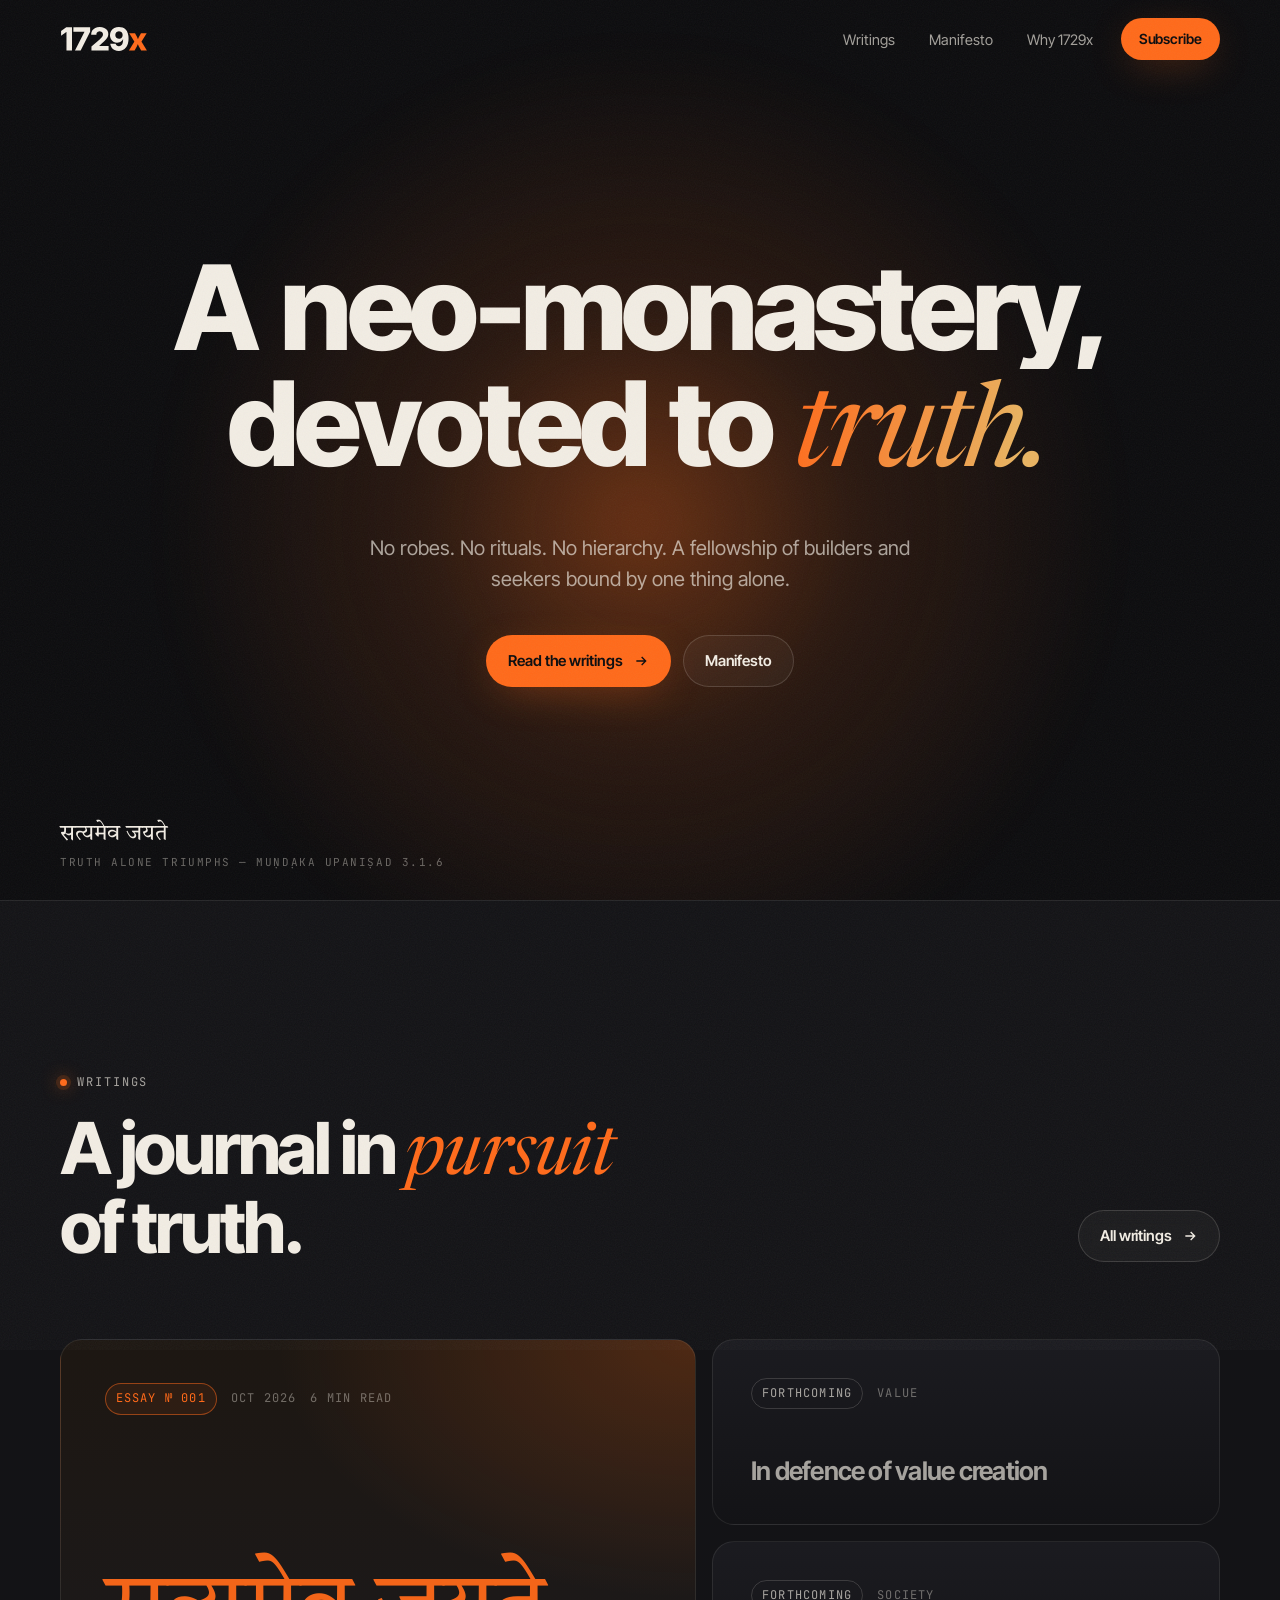
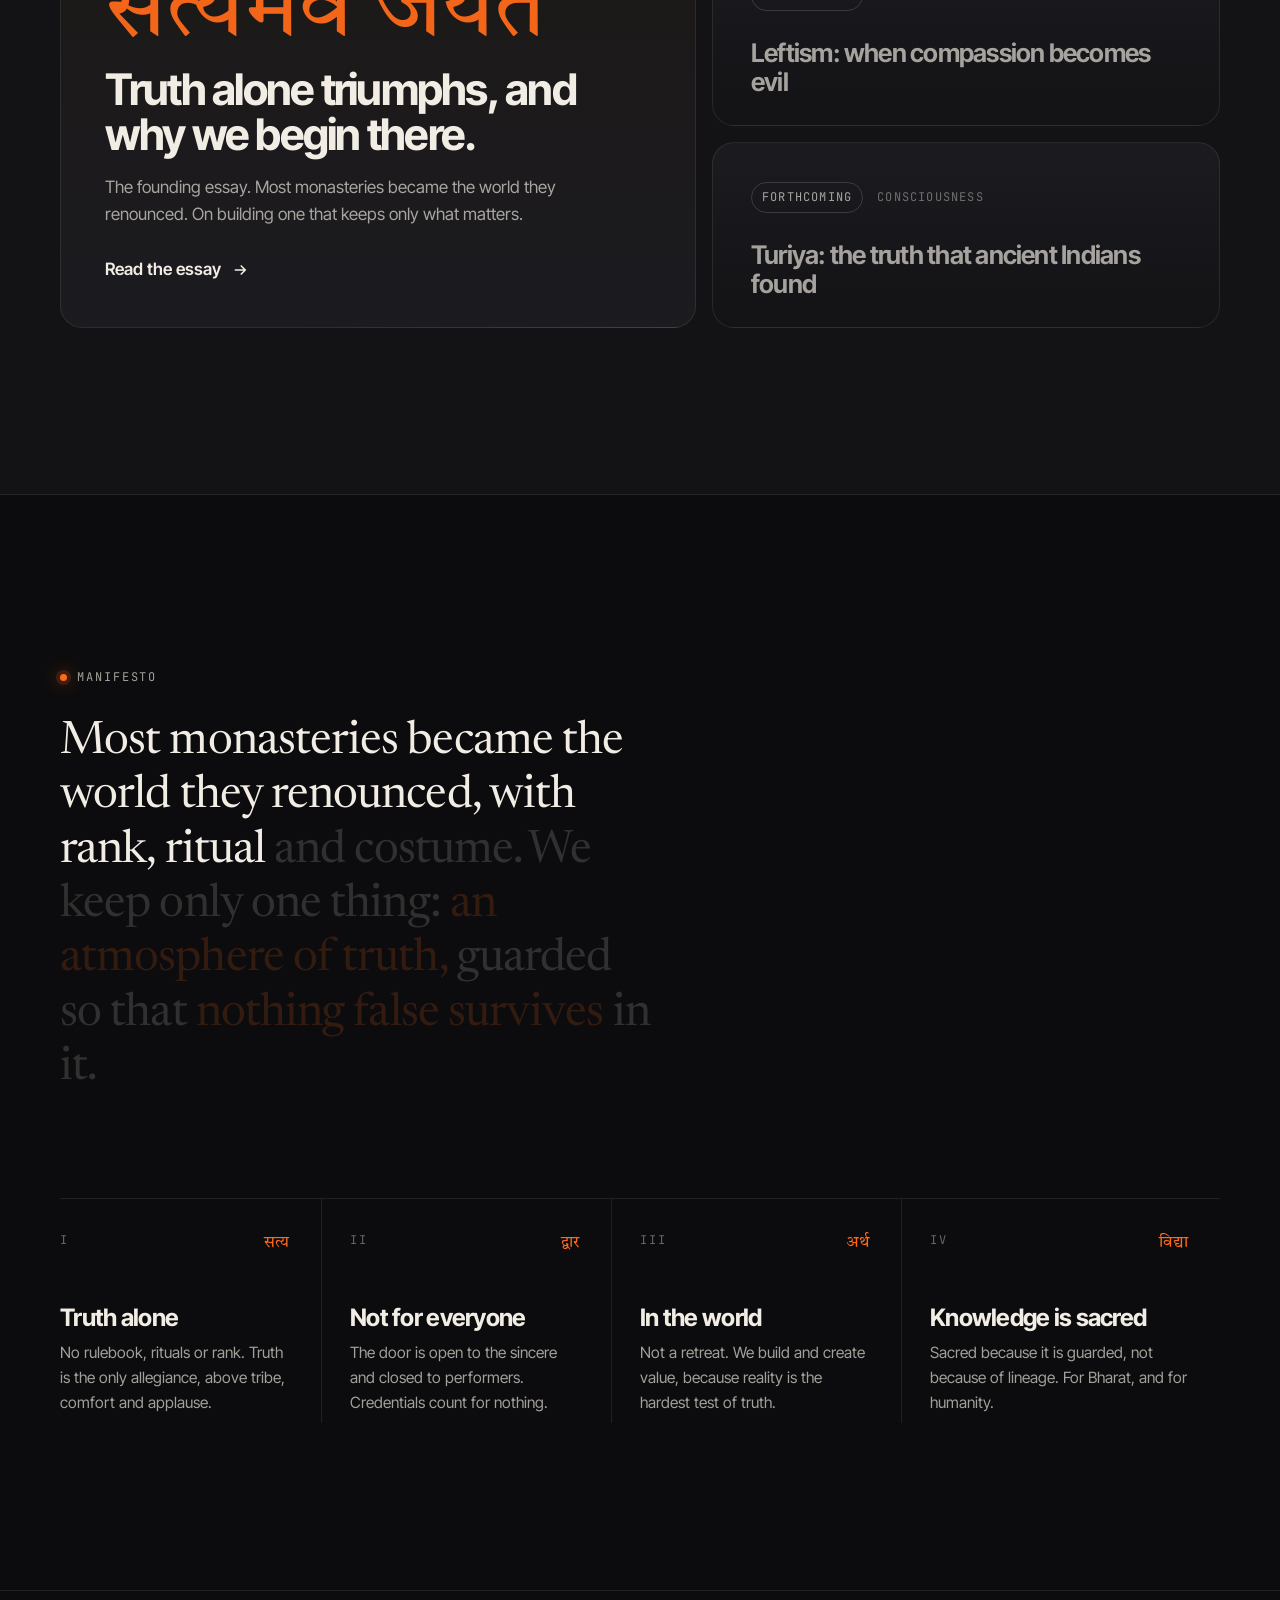
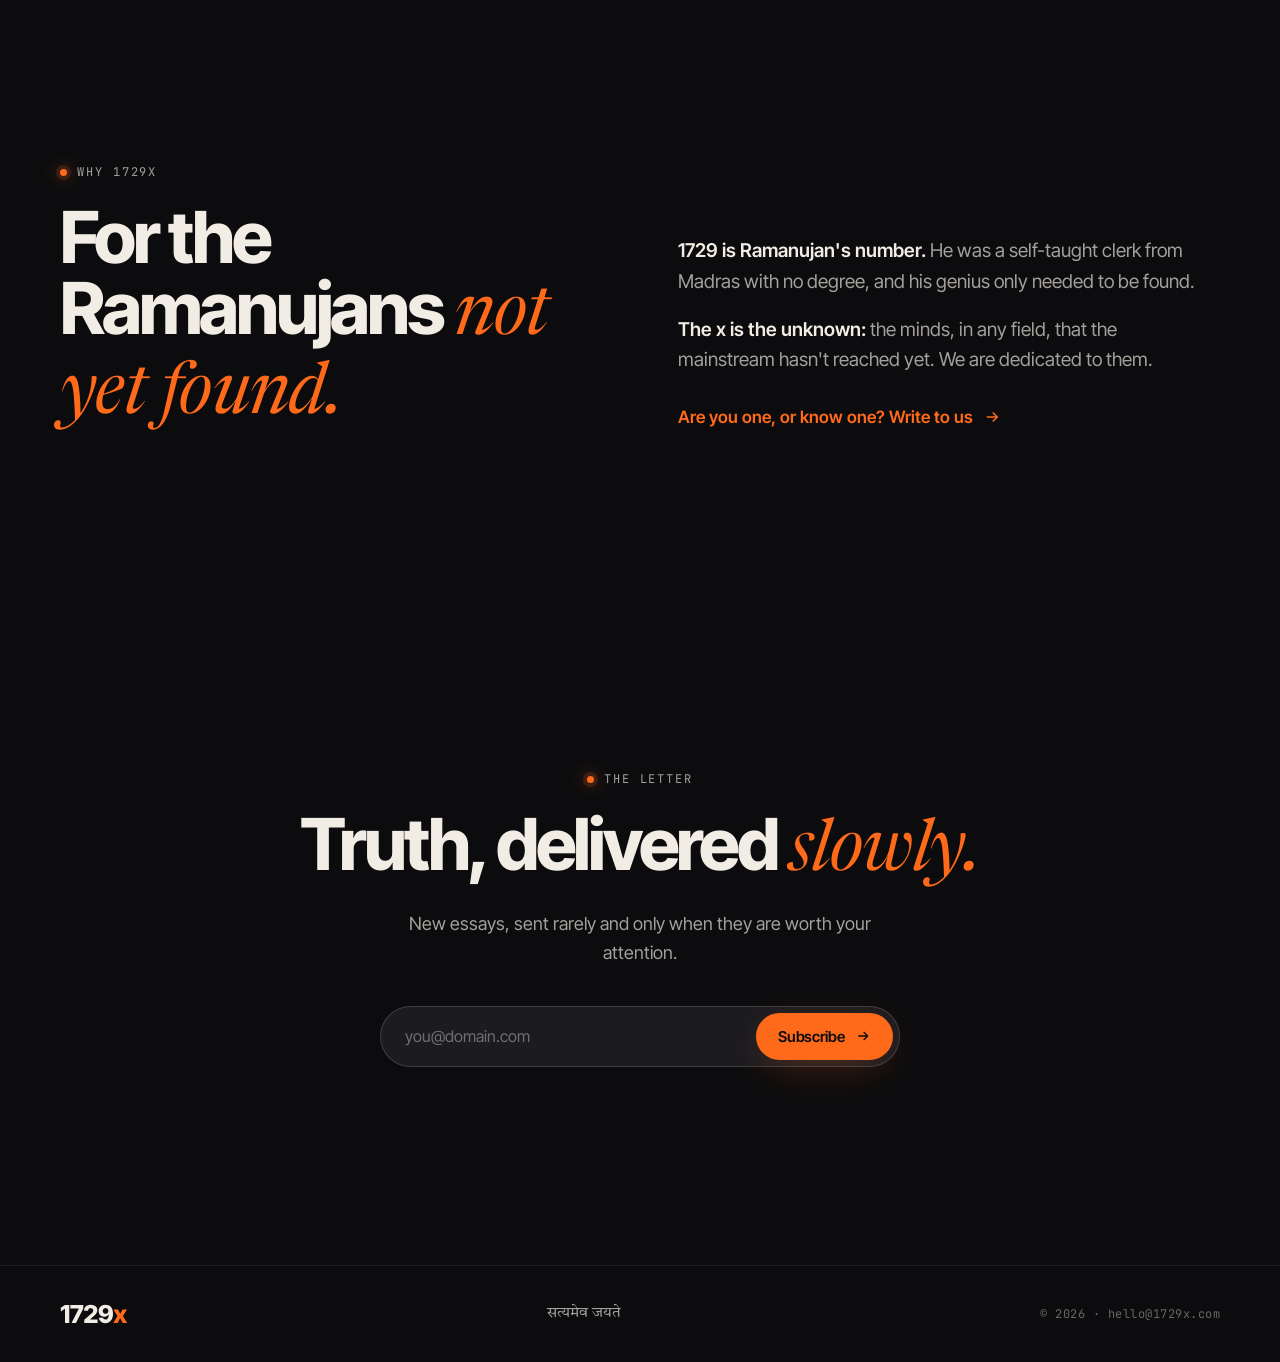
==== index.html @ 2598390e "Initial site: homepage, writings, first essay Co-Authored-By: Claude Opus 5.5 <noreply@anthropic.com" ====
<!doctype html>
<html lang="en">
<head>
  <meta charset="utf-8">
  <meta name="viewport" content="width=device-width, initial-scale=1">
  <title>1729x — A neo-monastery, devoted to truth</title>
  <meta name="description" content="1729x is a neo-monastery devoted to truth: a community of builders and thinkers working on value creation, knowledge as sacred, and finding the next Ramanujans.">
  <meta name="theme-color" content="#0c0c0e">
  <meta property="og:title" content="1729x — A neo-monastery, devoted to truth">
  <meta property="og:description" content="Satyameva Jayate. Truth alone triumphs.">
  <meta property="og:url" content="https://1729x.com">
  <meta property="og:image" content="https://1729x.com/assets/og.png">
  <link rel="icon" href="assets/favicon.svg" type="image/svg+xml">
  <link rel="preconnect" href="https://fonts.googleapis.com">
  <link rel="preconnect" href="https://fonts.gstatic.com" crossorigin>
  <link href="https://fonts.googleapis.com/css2?family=Inter+Tight:wght@400;500;600;700;800&family=JetBrains+Mono:wght@400&family=Newsreader:ital,opsz,wght@0,6..72,400;0,6..72,500;1,6..72,400&family=Tiro+Devanagari+Sanskrit&display=swap" rel="stylesheet">
  <link rel="stylesheet" href="assets/style.css">
</head>
<body>

<!-- ============ NAV ============ -->
<header class="nav">
  <div class="wrap">
    <a href="/" class="brand" aria-label="1729x home"><img class="brand-logo" src="assets/logo.svg" alt="1729x"></a>
    <button class="nav-toggle" aria-label="Menu" aria-expanded="false"><span></span><span></span></button>
    <nav class="nav-links">
      <a href="blog/">Writings</a>
      <a href="#manifesto">Manifesto</a>
      <a href="#why-1729x">Why 1729x</a>
      <a href="#subscribe" class="btn btn-primary">Subscribe</a>
    </nav>
  </div>
</header>

<!-- ============ HERO ============ -->
<section class="hero">
  <div class="hero-glow"></div>

  <div class="wrap hero-inner">
    <h1>
      <span class="line"><span>A neo-monastery,</span></span>
      <span class="line"><span>devoted to <span class="serif-i">truth.</span></span></span>
    </h1>
    <p class="hero-sub">No robes. No rituals. No hierarchy. A fellowship of builders and seekers bound by one thing alone.</p>
    <div class="hero-cta">
      <a href="#writings" class="btn btn-primary">Read the writings
        <svg viewBox="0 0 24 24" fill="none" stroke="currentColor" stroke-width="2"><path d="M5 12h14M13 6l6 6-6 6"/></svg>
      </a>
      <a href="#manifesto" class="btn btn-ghost">Manifesto</a>
    </div>
  </div>

  <div class="hero-foot">
    <div class="wrap">
      <div class="mantra">
        <span class="deva">सत्यमेव जयते</span>
        <small>Truth alone triumphs — Muṇḍaka Upaniṣad 3.1.6</small>
      </div>
    </div>
  </div>
</section>

<!-- ============ WRITINGS ============ -->
<section id="writings" class="section writings">
  <div class="wrap">
    <div class="section-head">
      <div>
        <span class="eyebrow reveal">Writings</span>
        <h2 class="reveal" data-d="1">A journal in <span class="serif-i saffron">pursuit</span> of truth.</h2>
      </div>
      <a href="blog/" class="btn btn-ghost reveal" data-d="2" style="justify-self:end">All writings
        <svg viewBox="0 0 24 24" fill="none" stroke="currentColor" stroke-width="2"><path d="M5 12h14M13 6l6 6-6 6"/></svg>
      </a>
    </div>

    <div class="posts">
      <a href="blog/satyameva-jayate/" class="card post-feature reveal">
        <div class="post-meta"><span class="tag hot">Essay № 001</span><span>Oct 2026</span><span>6 min read</span></div>
        <div>
          <div class="deva-big">सत्यमेव जयते</div>
          <h3>Truth alone triumphs, and why we begin there.</h3>
          <p>The founding essay. Most monasteries became the world they renounced. On building one that keeps only what matters.</p>
          <span class="read-link">Read the essay
            <svg viewBox="0 0 24 24" fill="none" stroke="currentColor" stroke-width="2"><path d="M5 12h14M13 6l6 6-6 6"/></svg>
          </span>
        </div>
      </a>

      <div class="post-list">
        <div class="card post-row soon reveal" data-d="1">
          <div class="post-meta"><span class="tag">Forthcoming</span><span>Value</span></div>
          <h4>In defence of value creation</h4>
        </div>
        <div class="card post-row soon reveal" data-d="2">
          <div class="post-meta"><span class="tag">Forthcoming</span><span>Society</span></div>
          <h4>Leftism: when compassion becomes evil</h4>
        </div>
        <div class="card post-row soon reveal" data-d="3">
          <div class="post-meta"><span class="tag">Forthcoming</span><span>Consciousness</span></div>
          <h4>Turiya: the truth that ancient Indians found</h4>
        </div>
      </div>
    </div>
  </div>
</section>

<!-- ============ MANIFESTO ============ -->
<section id="manifesto" class="section">
  <div class="wrap">
    <span class="eyebrow reveal">Manifesto</span>
    <p class="manifesto-lead">
      Most monasteries became the world they renounced, with rank, ritual and costume. We keep only one thing: <span class="hl">an atmosphere of truth,</span> guarded so that <span class="hl">nothing false survives</span> in it.
    </p>

    <div class="values">
      <div class="value reveal">
        <div class="num"><span>I</span><span>सत्य</span></div>
        <h3>Truth alone</h3>
        <p>No rulebook, rituals or rank. Truth is the only allegiance, above tribe, comfort and applause.</p>
      </div>
      <div class="value reveal" data-d="1">
        <div class="num"><span>II</span><span>द्वार</span></div>
        <h3>Not for everyone</h3>
        <p>The door is open to the sincere and closed to performers. Credentials count for nothing.</p>
      </div>
      <div class="value reveal" data-d="2">
        <div class="num"><span>III</span><span>अर्थ</span></div>
        <h3>In the world</h3>
        <p>Not a retreat. We build and create value, because reality is the hardest test of truth.</p>
      </div>
      <div class="value reveal" data-d="3">
        <div class="num"><span>IV</span><span>विद्या</span></div>
        <h3>Knowledge is sacred</h3>
        <p>Sacred because it is guarded, not because of lineage. For Bharat, and for humanity.</p>
      </div>
    </div>
  </div>
</section>

<!-- ============ WHY 1729x ============ -->
<section id="why-1729x" class="section why">
  <div class="wrap">
    <div class="why-grid">
      <div>
        <span class="eyebrow reveal">Why 1729x</span>
        <h2 class="h2 reveal" data-d="1">For the Ramanujans <span class="serif-i saffron">not yet found.</span></h2>
      </div>
      <div class="why-copy">
        <p class="reveal" data-d="1"><strong>1729 is Ramanujan's number.</strong> He was a self-taught clerk from Madras with no degree, and his genius only needed to be found.</p>
        <p class="reveal" data-d="2"><strong>The x is the unknown:</strong> the minds, in any field, that the mainstream hasn't reached yet. We are dedicated to them.</p>
        <a href="mailto:hello@1729x.com?subject=A%20letter%20to%201729x" class="read-link reveal" data-d="3">Are you one, or know one? Write to us
          <svg viewBox="0 0 24 24" fill="none" stroke="currentColor" stroke-width="2"><path d="M5 12h14M13 6l6 6-6 6"/></svg>
        </a>
      </div>
    </div>
  </div>
</section>

<!-- ============ SUBSCRIBE ============ -->
<section id="subscribe" class="section subscribe">
  <div class="wrap">
    <span class="eyebrow reveal">The Letter</span>
    <h2 class="h2 reveal" data-d="1">Truth, delivered <span class="serif-i saffron">slowly.</span></h2>
    <p class="reveal" data-d="2">New essays, sent rarely and only when they are worth your attention.</p>
    <form class="sub-form reveal" data-d="3">
      <input type="email" placeholder="you@domain.com" aria-label="Email address" required>
      <button class="btn btn-primary" type="submit">Subscribe
        <svg viewBox="0 0 24 24" fill="none" stroke="currentColor" stroke-width="2"><path d="M5 12h14M13 6l6 6-6 6"/></svg>
      </button>
    </form>
    <div class="sub-note"></div>
  </div>
</section>

<!-- ============ FOOTER ============ -->
<footer class="footer">
  <div class="wrap">
    <div class="footer-bottom" style="margin-top:0">
      <img class="brand-logo" src="assets/logo.svg" alt="1729x" style="height:20px">
      <span class="deva">सत्यमेव जयते</span>
      <span>© <span id="year">2026</span> · <a href="mailto:hello@1729x.com">hello@1729x.com</a></span>
    </div>
  </div>
</footer>

<script src="assets/main.js"></script>
</body>
</html>
---- assets/style.css ----
/* ==========================================================================
   1729x — a neo-monastery, devoted to truth
   ========================================================================== */

:root {
  --ink: #0c0c0e;
  --ink-2: #131316;
  --ink-3: #1b1b20;
  --line: rgba(242, 237, 228, 0.09);
  --line-2: rgba(242, 237, 228, 0.16);
  --paper: #f2ede4;
  --paper-dim: rgba(242, 237, 228, 0.66);
  --paper-faint: rgba(242, 237, 228, 0.4);
  --saffron: #ff6a1a;
  --saffron-2: #ff8a45;
  --saffron-glow: rgba(255, 106, 26, 0.35);
  --gold: #e9b562;

  --sans: "Inter Tight", "Inter", system-ui, -apple-system, sans-serif;
  --serif: "Newsreader", "Iowan Old Style", Georgia, serif;
  --deva: "Tiro Devanagari Sanskrit", "Noto Serif Devanagari", serif;
  --mono: "JetBrains Mono", ui-monospace, Menlo, monospace;

  --wrap: 1240px;
  --gutter: clamp(16px, 4vw, 40px);
  --radius: 22px;
  --ease: cubic-bezier(0.2, 0.7, 0.1, 1);
}

*, *::before, *::after { box-sizing: border-box; }
html { -webkit-text-size-adjust: 100%; scroll-behavior: smooth; }
body {
  margin: 0;
  background: var(--ink);
  color: var(--paper);
  font-family: var(--sans);
  font-size: 17px;
  line-height: 1.6;
  -webkit-font-smoothing: antialiased;
  -moz-osx-font-smoothing: grayscale;
  overflow-x: hidden;
}
img, svg { display: block; max-width: 100%; }
a { color: inherit; text-decoration: none; }
::selection { background: var(--saffron); color: var(--ink); }

/* film grain */
body::before {
  content: "";
  position: fixed; inset: -50%;
  pointer-events: none;
  z-index: 100;
  opacity: 0.05;
  background-image: url("data:image/svg+xml,%3Csvg xmlns='http://www.w3.org/2000/svg' width='200' height='200'%3E%3Cfilter id='n'%3E%3CfeTurbulence type='fractalNoise' baseFrequency='.85' numOctaves='3' stitchTiles='stitch'/%3E%3C/filter%3E%3Crect width='100%25' height='100%25' filter='url(%23n)'/%3E%3C/svg%3E");
}

.wrap { width: 100%; max-width: var(--wrap); margin: 0 auto; padding: 0 var(--gutter); }

.eyebrow {
  display: inline-flex; align-items: center; gap: 10px;
  font-family: var(--mono);
  font-size: 12px; letter-spacing: 0.16em; text-transform: uppercase;
  color: var(--paper-dim);
}
.eyebrow::before {
  content: ""; width: 7px; height: 7px; border-radius: 50%;
  background: var(--saffron);
  box-shadow: 0 0 0 4px rgba(255, 106, 26, 0.15), 0 0 18px var(--saffron);
}
.serif-i { font-family: var(--serif); font-style: italic; font-weight: 400; letter-spacing: -0.01em; }
.saffron { color: var(--saffron); }

/* ---------- buttons ---------- */
.btn {
  position: relative;
  display: inline-flex; align-items: center; gap: 10px;
  padding: 14px 22px;
  border-radius: 999px;
  font-weight: 600; font-size: 15px; letter-spacing: -0.005em;
  transition: transform 0.4s var(--ease), background 0.3s, color 0.3s, box-shadow 0.4s;
  cursor: pointer; border: 0; font-family: inherit;
  white-space: nowrap;
}
.btn svg { width: 16px; height: 16px; transition: transform 0.4s var(--ease); }
.btn:hover svg { transform: translateX(3px); }
.btn-primary { background: var(--saffron); color: var(--ink); box-shadow: 0 10px 40px -10px var(--saffron-glow); }
.btn-primary:hover { background: var(--saffron-2); transform: translateY(-2px); box-shadow: 0 18px 50px -12px var(--saffron); }
.btn-ghost { background: rgba(242, 237, 228, 0.04); color: var(--paper); box-shadow: inset 0 0 0 1px var(--line-2); backdrop-filter: blur(8px); }
.btn-ghost:hover { background: rgba(242, 237, 228, 0.09); transform: translateY(-2px); }

/* ---------- nav ---------- */
.nav {
  position: fixed; top: 0; left: 0; right: 0;
  z-index: 50;
  padding: 18px 0;
  transition: padding 0.4s var(--ease), background 0.4s, backdrop-filter 0.4s, border-color 0.4s;
  border-bottom: 1px solid transparent;
}
.nav.scrolled {
  padding: 12px 0;
  background: rgba(12, 12, 14, 0.72);
  backdrop-filter: blur(18px) saturate(1.4);
  -webkit-backdrop-filter: blur(18px) saturate(1.4);
  border-color: var(--line);
}
.nav .wrap { display: flex; align-items: center; justify-content: space-between; gap: 24px; }
.brand { display: flex; align-items: center; gap: 12px; color: var(--paper); }
.brand img, .brand svg { height: 26px; width: auto; }
.brand-logo { height: 26px; width: auto; color: var(--paper); }
.nav-links { display: flex; align-items: center; gap: 6px; }
.nav-links a:not(.btn) {
  padding: 8px 14px; border-radius: 999px;
  font-size: 14.5px; color: var(--paper-dim);
  transition: color 0.25s, background 0.25s;
}
.nav-links a:not(.btn):hover, .nav-links a.active { color: var(--paper); background: rgba(242, 237, 228, 0.06); }
.nav-links .btn { padding: 10px 18px; font-size: 14px; margin-left: 8px; }
.nav-toggle { display: none; background: none; border: 0; color: var(--paper); padding: 8px; cursor: pointer; }
.nav-toggle span { display: block; width: 22px; height: 1.5px; background: currentColor; margin: 5px 0; transition: transform 0.3s var(--ease), opacity 0.3s; }

@media (max-width: 860px) {
  .nav-toggle { display: block; }
  .nav-links {
    position: fixed; inset: 64px 12px auto 12px;
    flex-direction: column; align-items: stretch; gap: 2px;
    padding: 12px;
    background: rgba(19, 19, 22, 0.96);
    backdrop-filter: blur(20px);
    border: 1px solid var(--line-2);
    border-radius: 20px;
    opacity: 0; pointer-events: none; transform: translateY(-8px);
    transition: opacity 0.3s, transform 0.4s var(--ease);
  }
  .nav-links a:not(.btn) { padding: 14px 16px; font-size: 16px; }
  .nav-links .btn { margin: 8px 0 0; justify-content: center; }
  .nav.open .nav-links { opacity: 1; pointer-events: auto; transform: none; }
  .nav.open .nav-toggle span:first-child { transform: translateY(3.25px) rotate(45deg); }
  .nav.open .nav-toggle span:last-child { transform: translateY(-3.25px) rotate(-45deg); }
}

/* ---------- hero ---------- */
.hero {
  position: relative;
  min-height: min(100vh, 1000px); min-height: min(100svh, 1000px);
  display: flex; align-items: center;
  padding: 140px 0 100px;
  overflow: hidden;
  isolation: isolate;
}
.hero-glow {
  position: absolute; z-index: -2;
  width: 1100px; height: 1100px;
  left: 50%; top: 58%;
  transform: translate(-50%, -50%);
  background:
    radial-gradient(circle at 50% 50%, rgba(255, 106, 26, 0.38) 0%, rgba(255, 106, 26, 0.12) 28%, transparent 62%);
  filter: blur(20px);
}
.hero-grid {
  position: absolute; inset: 0; z-index: -3;
  background-image:
    linear-gradient(var(--line) 1px, transparent 1px),
    linear-gradient(90deg, var(--line) 1px, transparent 1px);
  background-size: 72px 72px;
  mask-image: radial-gradient(ellipse 70% 60% at 50% 45%, #000 20%, transparent 75%);
  -webkit-mask-image: radial-gradient(ellipse 70% 60% at 50% 45%, #000 20%, transparent 75%);
  opacity: 0.6;
}
.hero-inner { position: relative; text-align: center; display: flex; flex-direction: column; align-items: center; }
.hero h1 {
  margin: 0;
  font-size: clamp(48px, 9.2vw, 136px);
  line-height: 0.92;
  font-weight: 800;
  letter-spacing: -0.045em;
  word-spacing: 0.06em;
  max-width: 13ch;
}
.hero h1 .line { display: block; overflow: hidden; padding-bottom: 0.06em; }
.hero h1 .line > span { display: inline-block; transform: translateY(105%); animation: rise 1.1s var(--ease) forwards; }
.hero h1 .line:nth-child(2) > span { animation-delay: 0.12s; }
.hero h1 .serif-i {
  font-weight: 400;
  letter-spacing: -0.035em;
  background: linear-gradient(100deg, var(--saffron) 0%, var(--gold) 45%, var(--saffron-2) 100%);
  background-size: 200% 100%;
  -webkit-background-clip: text; background-clip: text;
  color: transparent;
  animation: rise 1.1s var(--ease) forwards;
  padding-right: 0.06em;
}
@keyframes rise { to { transform: translateY(0); } }
.hero-sub {
  margin: 34px auto 0;
  max-width: 600px;
  font-size: clamp(17px, 1.6vw, 20px);
  color: var(--paper-dim);
  line-height: 1.55;
  opacity: 0; animation: fade 1s var(--ease) 0.5s forwards;
}
.hero-cta { margin-top: 40px; display: flex; gap: 12px; flex-wrap: wrap; justify-content: center; opacity: 0; animation: fade 1s var(--ease) 0.7s forwards; }
@keyframes fade { from { opacity: 0; transform: translateY(14px); } to { opacity: 1; transform: none; } }

.hero-foot {
  position: absolute; left: 0; right: 0; bottom: 28px;
  opacity: 0; animation: fade 1s var(--ease) 1s forwards;
}
.hero-foot .wrap { display: flex; justify-content: space-between; align-items: flex-end; gap: 20px; }
.mantra { display: flex; flex-direction: column; gap: 2px; }
.mantra .deva { font-family: var(--deva); font-size: 22px; color: var(--paper); }
.mantra small { font-family: var(--mono); font-size: 11px; letter-spacing: 0.14em; text-transform: uppercase; color: var(--paper-faint); }
@media (max-width: 640px) { .hero-foot .wrap { justify-content: center; text-align: center; } }

/* ---------- sections ---------- */
section { position: relative; }
.section { padding: clamp(96px, 13vw, 168px) 0; }
.section-head { display: grid; grid-template-columns: 1fr 1fr; gap: 40px; align-items: end; margin-bottom: clamp(48px, 6vw, 80px); }
.section-head h2, .h2 {
  margin: 18px 0 0;
  font-size: clamp(38px, 5.6vw, 76px);
  line-height: 0.98; letter-spacing: -0.045em; font-weight: 750;
}
.section-head > p { margin: 0; color: var(--paper-dim); font-size: 18px; max-width: 480px; justify-self: end; }
@media (max-width: 860px) { .section-head { grid-template-columns: 1fr; } .section-head p { justify-self: start; } }

/* ---------- manifesto ---------- */
.manifesto-lead {
  font-family: var(--serif);
  font-size: clamp(28px, 3.6vw, 50px);
  line-height: 1.18; letter-spacing: -0.02em;
  max-width: 22ch;
  margin: 26px 0 clamp(64px, 8vw, 110px);
  color: var(--paper);
}
.manifesto-lead .w { opacity: 0.16; transition: opacity 0.5s; }
.manifesto-lead .w.lit { opacity: 1; }
.manifesto-lead .w.hl { color: var(--saffron); }

.card {
  --mx: 50%; --my: 50%;
  position: relative;
  background: linear-gradient(180deg, var(--ink-3), var(--ink-2));
  border: 1px solid var(--line);
  border-radius: var(--radius);
  padding: clamp(28px, 3vw, 40px);
  overflow: hidden;
  isolation: isolate;
  transition: border-color 0.4s, transform 0.6s var(--ease);
}
.card::before {
  content: ""; position: absolute; inset: 0; z-index: -1;
  background: radial-gradient(520px circle at var(--mx) var(--my), rgba(255, 106, 26, 0.13), transparent 45%);
  opacity: 0; transition: opacity 0.4s;
}
.card:hover { border-color: var(--line-2); }
.card:hover::before { opacity: 1; }

/* ---------- writings ---------- */
.writings { background: var(--ink-2); border-top: 1px solid var(--line); border-bottom: 1px solid var(--line); }
.posts { display: grid; grid-template-columns: 1.25fr 1fr; gap: 16px; }
.post-feature {
  display: flex; flex-direction: column; justify-content: space-between;
  min-height: 560px;
  padding: clamp(28px, 3.4vw, 48px);
  background:
    radial-gradient(120% 80% at 100% 0%, rgba(255, 106, 26, 0.22), transparent 55%),
    linear-gradient(180deg, #1d1712, var(--ink-3));
}
.post-feature:hover { transform: translateY(-4px); }
.post-meta { display: flex; gap: 14px; flex-wrap: wrap; align-items: center; font-family: var(--mono); font-size: 12px; letter-spacing: 0.1em; text-transform: uppercase; color: var(--paper-faint); }
.tag { padding: 5px 10px; border-radius: 999px; border: 1px solid var(--line-2); color: var(--paper-dim); }
.tag.hot { border-color: rgba(255, 106, 26, 0.5); color: var(--saffron); background: rgba(255, 106, 26, 0.08); }
.post-feature .deva-big { font-family: var(--deva); font-size: clamp(54px, 7vw, 96px); line-height: 1.1; color: var(--saffron); opacity: 0.95; margin: 30px 0 6px; }
.post-feature h3 { margin: 0; font-size: clamp(30px, 3.4vw, 48px); line-height: 1.02; letter-spacing: -0.04em; font-weight: 700; max-width: 18ch; }
.post-feature p { margin: 18px 0 0; color: var(--paper-dim); max-width: 52ch; }
.read-link { margin-top: 28px; display: inline-flex; align-items: center; gap: 10px; font-weight: 600; color: var(--paper); }
.read-link svg { width: 18px; height: 18px; transition: transform 0.4s var(--ease); }
.card:hover .read-link svg { transform: translateX(5px); }

.post-list { display: flex; flex-direction: column; gap: 16px; }
.post-row { display: flex; flex-direction: column; gap: 28px; flex: 1; justify-content: space-between; }
.post-row h4 { margin: 0; font-size: clamp(21px, 2vw, 26px); line-height: 1.12; letter-spacing: -0.03em; font-weight: 650; }
.post-row p { margin: 0; color: var(--paper-dim); font-size: 15.5px; }
.post-row.soon h4 { color: var(--paper-dim); }
@media (max-width: 960px) { .posts { grid-template-columns: 1fr; } .post-feature { min-height: 480px; } }

/* ---------- values ---------- */
.values { display: grid; grid-template-columns: repeat(4, 1fr); border-top: 1px solid var(--line); }
.value { padding: 32px 28px 8px 0; border-right: 1px solid var(--line); margin-right: 28px; }
.value:last-child { border-right: 0; margin-right: 0; }
.value .num { display: flex; justify-content: space-between; padding-right: 4px; font-family: var(--mono); font-size: 12px; letter-spacing: 0.16em; color: var(--paper-faint); }
.value .num span:last-child { font-family: var(--deva); font-size: 16px; letter-spacing: 0; color: var(--saffron); }
.value h3 { margin: 48px 0 0; font-size: 24px; letter-spacing: -0.03em; line-height: 1.1; font-weight: 700; }
.value p { margin: 10px 0 0; color: var(--paper-dim); font-size: 15.5px; }
@media (max-width: 960px) {
  .values { grid-template-columns: 1fr 1fr; }
  .value:nth-child(2) { border-right: 0; margin-right: 0; }
}
@media (max-width: 560px) {
  .values { grid-template-columns: 1fr; }
  .value { border-right: 0; margin-right: 0; border-bottom: 1px solid var(--line); padding-bottom: 28px; }
  .value h3 { margin-top: 24px; }
}

/* ---------- why 1729x ---------- */
.why { border-top: 1px solid var(--line); }
.why-grid { display: grid; grid-template-columns: 1fr 1fr; gap: clamp(40px, 6vw, 96px); align-items: end; }
.why-grid .h2 { max-width: 12ch; }
.why-copy p { color: var(--paper-dim); font-size: 19px; margin: 0 0 18px; max-width: 48ch; }
.why-copy p strong { color: var(--paper); font-weight: 600; }
.why-copy .read-link { margin-top: 10px; color: var(--saffron); }
.why-copy .read-link:hover svg { transform: translateX(5px); }
@media (max-width: 860px) { .why-grid { grid-template-columns: 1fr; } }

/* ---------- subscribe ---------- */
.subscribe { text-align: center; }
.subscribe h2 { margin: 18px auto 0; max-width: 16ch; }
.subscribe > .wrap > p { color: var(--paper-dim); font-size: 18px; max-width: 520px; margin: 22px auto 0; }
.sub-form {
  margin: 38px auto 0; max-width: 520px;
  display: flex; gap: 6px; padding: 6px;
  border-radius: 999px;
  background: var(--ink-3);
  border: 1px solid var(--line-2);
  transition: border-color 0.3s, box-shadow 0.3s;
}
.sub-form:focus-within { border-color: rgba(255, 106, 26, 0.6); box-shadow: 0 0 0 6px rgba(255, 106, 26, 0.1); }
.sub-form input {
  flex: 1; min-width: 0;
  background: transparent; border: 0; outline: 0;
  color: var(--paper); font: inherit; font-size: 16px;
  padding: 0 18px;
}
.sub-form input::placeholder { color: var(--paper-faint); }
.sub-note { margin-top: 14px; font-family: var(--mono); font-size: 12px; color: var(--paper-faint); letter-spacing: 0.04em; min-height: 1.5em; }
.sub-note.ok { color: var(--saffron); }
@media (max-width: 520px) {
  .sub-form { flex-direction: column; border-radius: 20px; }
  .sub-form input { padding: 14px 14px; }
  .sub-form .btn { justify-content: center; }
}

/* ---------- footer ---------- */
.footer { border-top: 1px solid var(--line); padding: 36px 0; }
.footer h5 { margin: 0 0 14px; font-family: var(--mono); font-weight: 400; font-size: 12px; letter-spacing: 0.16em; text-transform: uppercase; color: var(--paper-faint); }
.footer ul { list-style: none; margin: 0; padding: 0; display: grid; gap: 10px; }
.footer ul a { color: var(--paper-dim); transition: color 0.2s; }
.footer ul a:hover { color: var(--saffron); }
.footer-bottom { margin-top: 28px; display: flex; justify-content: space-between; align-items: center; gap: 20px; flex-wrap: wrap; font-family: var(--mono); font-size: 12px; color: var(--paper-faint); letter-spacing: 0.04em; }
.footer-bottom .deva { font-family: var(--deva); font-size: 15px; color: var(--paper-dim); letter-spacing: 0; }

/* ---------- reveal ---------- */
.reveal { opacity: 0; transform: translateY(28px); transition: opacity 1s var(--ease), transform 1.1s var(--ease); }
.reveal.in { opacity: 1; transform: none; }
.reveal[data-d="1"] { transition-delay: 0.08s; }
.reveal[data-d="2"] { transition-delay: 0.16s; }
.reveal[data-d="3"] { transition-delay: 0.24s; }

/* ==========================================================================
   Blog pages
   ========================================================================== */
.page-hero { padding: 180px 0 70px; position: relative; overflow: hidden; isolation: isolate; }
.page-hero .hero-glow { top: 0%; width: 900px; height: 900px; opacity: 0.7; }
.page-hero h1 { margin: 22px 0 0; font-size: clamp(54px, 9vw, 128px); line-height: 0.92; letter-spacing: -0.055em; font-weight: 800; }
.page-hero h1 .serif-i { color: var(--saffron); font-weight: 400; }
.page-hero p { margin: 26px 0 0; color: var(--paper-dim); font-size: 19px; max-width: 560px; }

.filters { display: flex; gap: 8px; flex-wrap: wrap; margin: 0 0 32px; }
.filters button {
  font: inherit; font-size: 14px; cursor: pointer;
  padding: 8px 16px; border-radius: 999px;
  border: 1px solid var(--line-2); background: transparent; color: var(--paper-dim);
  transition: all 0.25s;
}
.filters button:hover { color: var(--paper); border-color: var(--paper-faint); }
.filters button.on { background: var(--paper); color: var(--ink); border-color: var(--paper); }

.index-list { border-top: 1px solid var(--line); }
.index-item {
  display: grid; grid-template-columns: 130px 1fr auto; gap: 28px; align-items: center;
  padding: 34px 8px;
  border-bottom: 1px solid var(--line);
  position: relative;
  transition: padding 0.5s var(--ease);
}
.index-item::before { content: ""; position: absolute; inset: 0; background: linear-gradient(90deg, rgba(255, 106, 26, 0.08), transparent 70%); opacity: 0; transition: opacity 0.4s; z-index: -1; }
a.index-item:hover { padding-left: 24px; }
a.index-item:hover::before { opacity: 1; }
.index-item time { font-family: var(--mono); font-size: 12.5px; letter-spacing: 0.08em; color: var(--paper-faint); text-transform: uppercase; }
.index-item h3 { margin: 0; font-size: clamp(22px, 2.6vw, 34px); letter-spacing: -0.035em; line-height: 1.08; font-weight: 650; }
.index-item p { margin: 8px 0 0; color: var(--paper-dim); font-size: 16px; max-width: 64ch; }
.index-item .arrow { width: 52px; height: 52px; border-radius: 50%; border: 1px solid var(--line-2); display: grid; place-items: center; transition: all 0.4s var(--ease); }
.index-item .arrow svg { width: 18px; height: 18px; }
a.index-item:hover .arrow { background: var(--saffron); border-color: var(--saffron); color: var(--ink); transform: rotate(-45deg); }
.index-item.soon { opacity: 0.55; }
.index-item.hidden { display: none; }
@media (max-width: 700px) {
  .index-item { grid-template-columns: 1fr; gap: 10px; }
  .index-item .arrow { display: none; }
}

/* article */
.progress { position: fixed; top: 0; left: 0; height: 2px; width: 0; background: var(--saffron); z-index: 60; box-shadow: 0 0 12px var(--saffron); }
.article-head { padding: 170px 0 60px; text-align: center; position: relative; overflow: hidden; isolation: isolate; }
.article-head .hero-glow { top: 10%; width: 900px; height: 900px; opacity: 0.6; }
.article-head .deva-title { font-family: var(--deva); font-size: clamp(56px, 9vw, 120px); line-height: 1.15; color: var(--saffron); margin: 26px 0 0; }
.article-head h1 { margin: 10px auto 0; max-width: 18ch; font-size: clamp(36px, 5.4vw, 72px); line-height: 1.02; letter-spacing: -0.035em; font-weight: 750; }
.article-head .dek { margin: 24px auto 0; max-width: 56ch; font-family: var(--serif); font-style: italic; font-size: clamp(19px, 2vw, 24px); color: var(--paper-dim); line-height: 1.45; }
.byline { margin-top: 34px; display: inline-flex; gap: 18px; flex-wrap: wrap; justify-content: center; font-family: var(--mono); font-size: 12px; letter-spacing: 0.1em; text-transform: uppercase; color: var(--paper-faint); }
.byline span + span::before { content: "·"; margin-right: 18px; color: var(--saffron); }

.prose {
  max-width: 690px; margin: 0 auto; padding: 20px var(--gutter) 40px;
  font-family: var(--serif);
  font-size: clamp(19px, 1.5vw, 21px);
  line-height: 1.72;
  color: rgba(242, 237, 228, 0.86);
}
.prose p { margin: 0 0 1.35em; }
.prose > p:first-of-type::first-letter {
  float: left; font-family: var(--sans); font-weight: 800;
  font-size: 4.6em; line-height: 0.82; margin: 0.06em 0.1em 0 0; color: var(--saffron);
}
.prose h2 { font-family: var(--sans); font-size: clamp(26px, 2.6vw, 34px); letter-spacing: -0.035em; line-height: 1.1; color: var(--paper); margin: 2.2em 0 0.7em; font-weight: 700; }
.prose em { color: var(--paper); }
.prose strong { color: var(--paper); font-weight: 600; }
.prose a { color: var(--saffron); text-decoration: underline; text-decoration-thickness: 1px; text-underline-offset: 3px; }
.prose blockquote {
  margin: 2em 0; padding: 0.2em 0 0.2em 1.2em;
  border-left: 2px solid var(--saffron);
  font-size: 1.22em; line-height: 1.45; font-style: italic; color: var(--paper);
}
.prose blockquote .deva { font-family: var(--deva); font-style: normal; display: block; color: var(--saffron); margin-bottom: 0.3em; }
.prose blockquote cite { display: block; margin-top: 0.7em; font-family: var(--mono); font-style: normal; font-size: 12px; letter-spacing: 0.14em; text-transform: uppercase; color: var(--paper-faint); }
.prose ol { padding-left: 1.2em; margin: 0 0 1.35em; }
.prose ol li { margin-bottom: 0.7em; padding-left: 0.3em; }
.prose ol li::marker { color: var(--saffron); font-family: var(--mono); font-size: 0.8em; }
.prose hr { border: 0; margin: 3em auto; text-align: center; }
.prose hr::after { content: "1 7 2 9"; font-family: var(--mono); font-size: 13px; letter-spacing: 0.6em; color: var(--saffron); }

.article-end { max-width: 690px; margin: 30px auto 0; padding: 0 var(--gutter); }
.end-card { display: flex; gap: 22px; align-items: center; justify-content: space-between; flex-wrap: wrap; }
.end-card h4 { margin: 0; font-size: 24px; letter-spacing: -0.03em; }
.end-card p { margin: 6px 0 0; color: var(--paper-dim); font-size: 15.5px; }

@media (prefers-reduced-motion: reduce) {
  *, *::before, *::after { animation-duration: 0.001ms !important; animation-iteration-count: 1 !important; transition-duration: 0.001ms !important; }
  .reveal { opacity: 1; transform: none; }
}
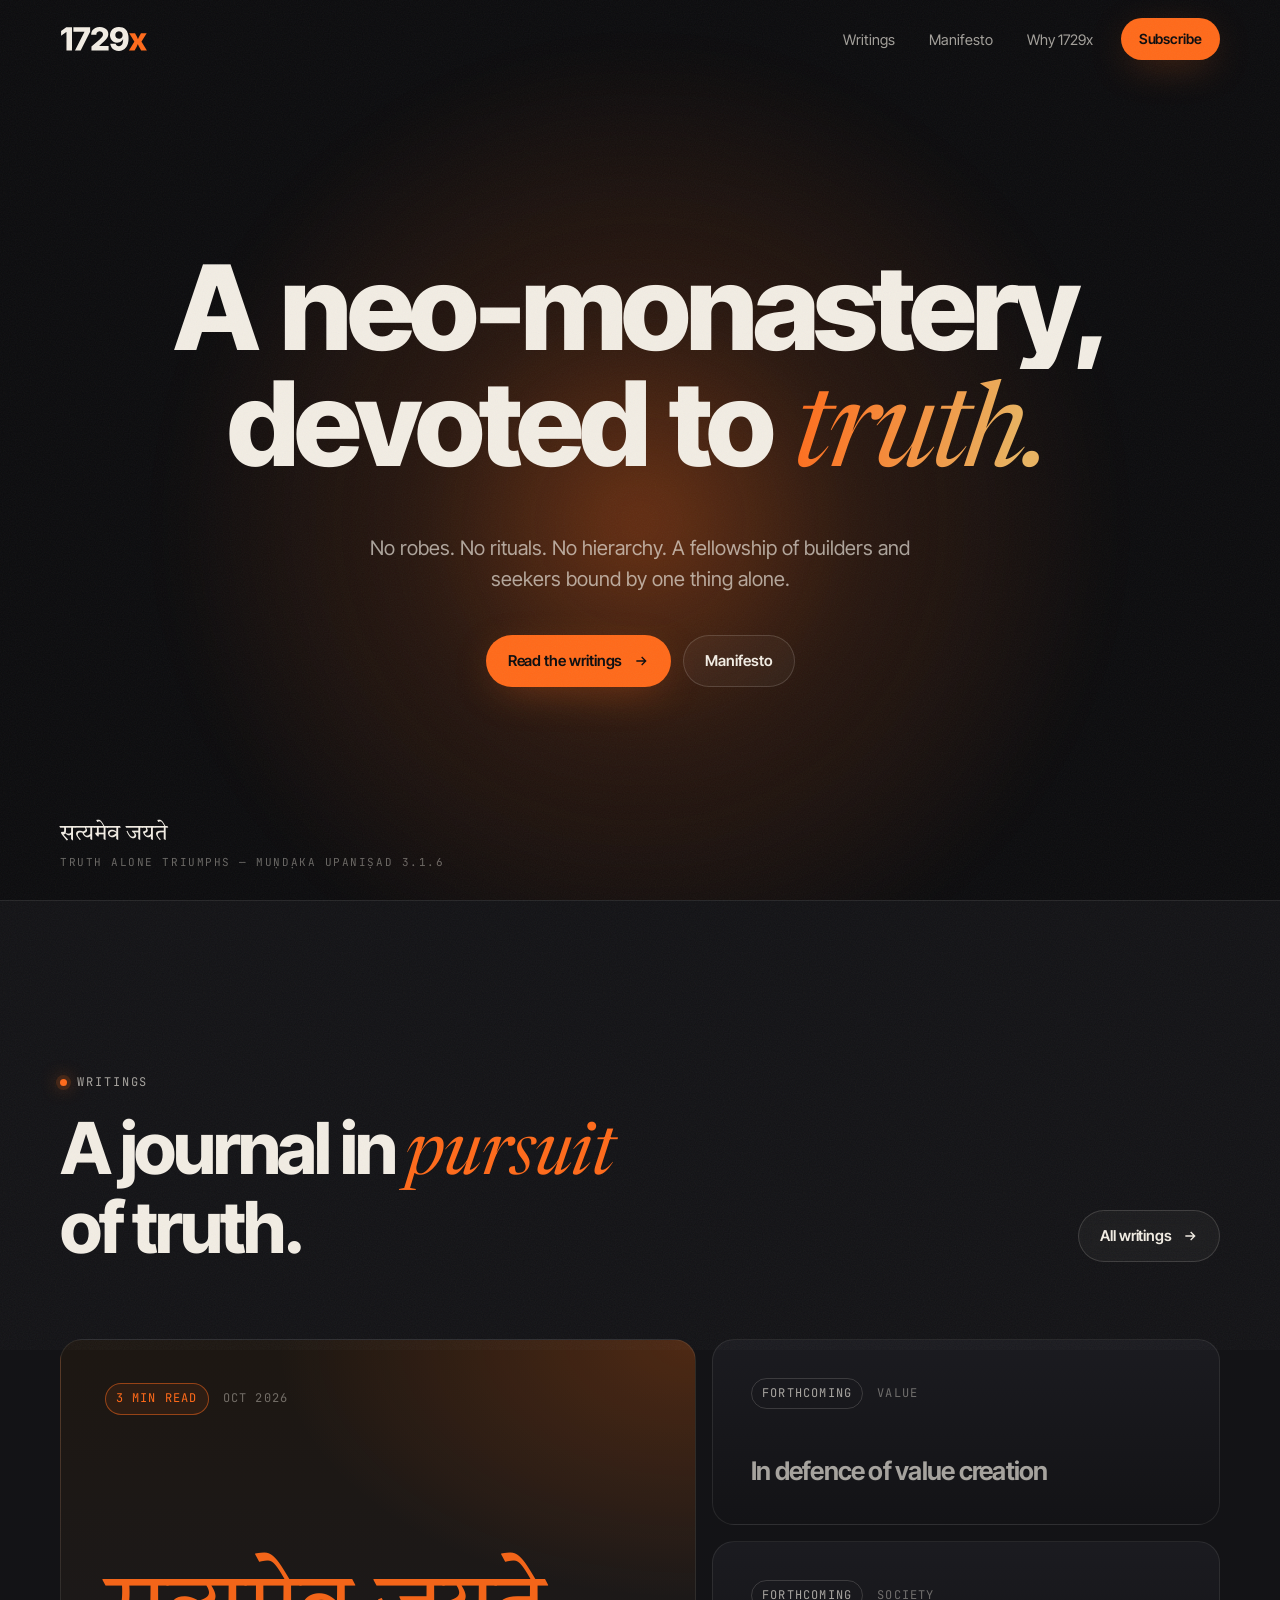
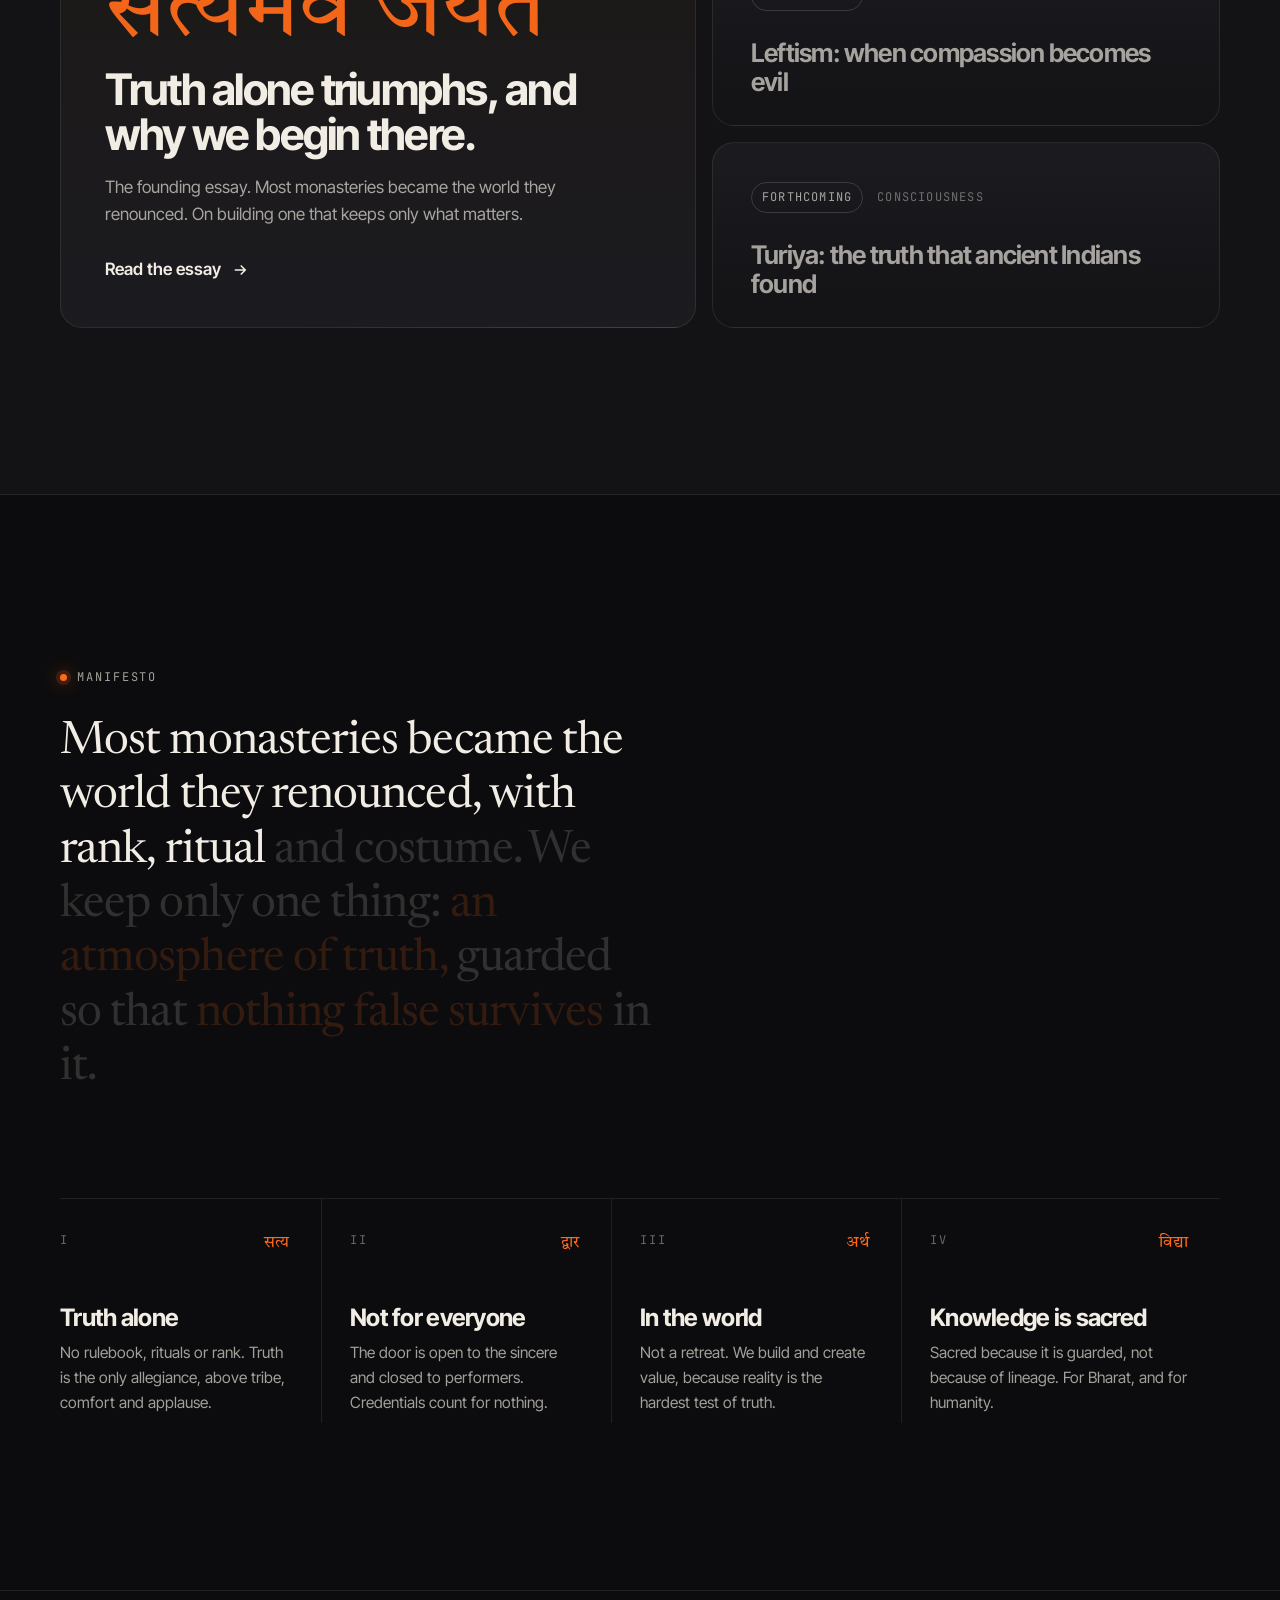
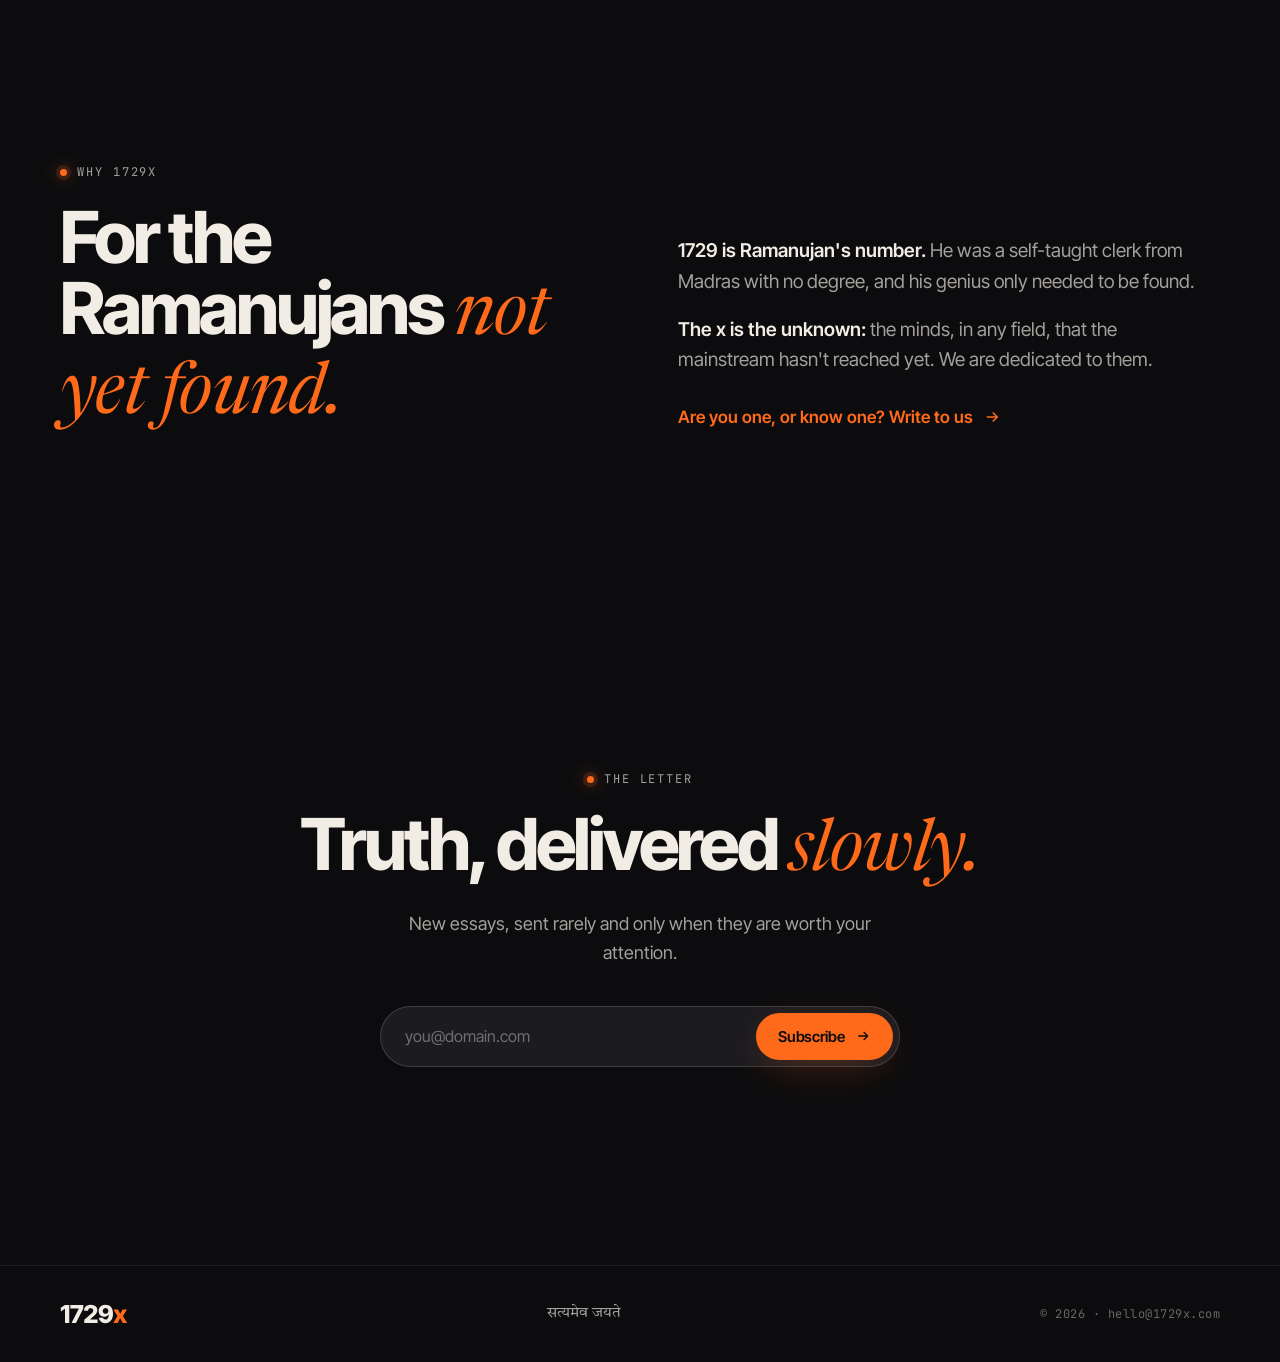
==== commit d62ad818: "Replace essay number with read time Co-Authored-By: Claude Opus 5.5 <noreply@anthropic.com>" ====
--- a/index.html
+++ b/index.html
@@ -75,7 +75,7 @@
 
     <div class="posts">
       <a href="blog/satyameva-jayate/" class="card post-feature reveal">
-        <div class="post-meta"><span class="tag hot">Essay № 001</span><span>Oct 2026</span><span>6 min read</span></div>
+        <div class="post-meta"><span class="tag hot">3 min read</span><span>Oct 2026</span></div>
         <div>
           <div class="deva-big">सत्यमेव जयते</div>
           <h3>Truth alone triumphs, and why we begin there.</h3>
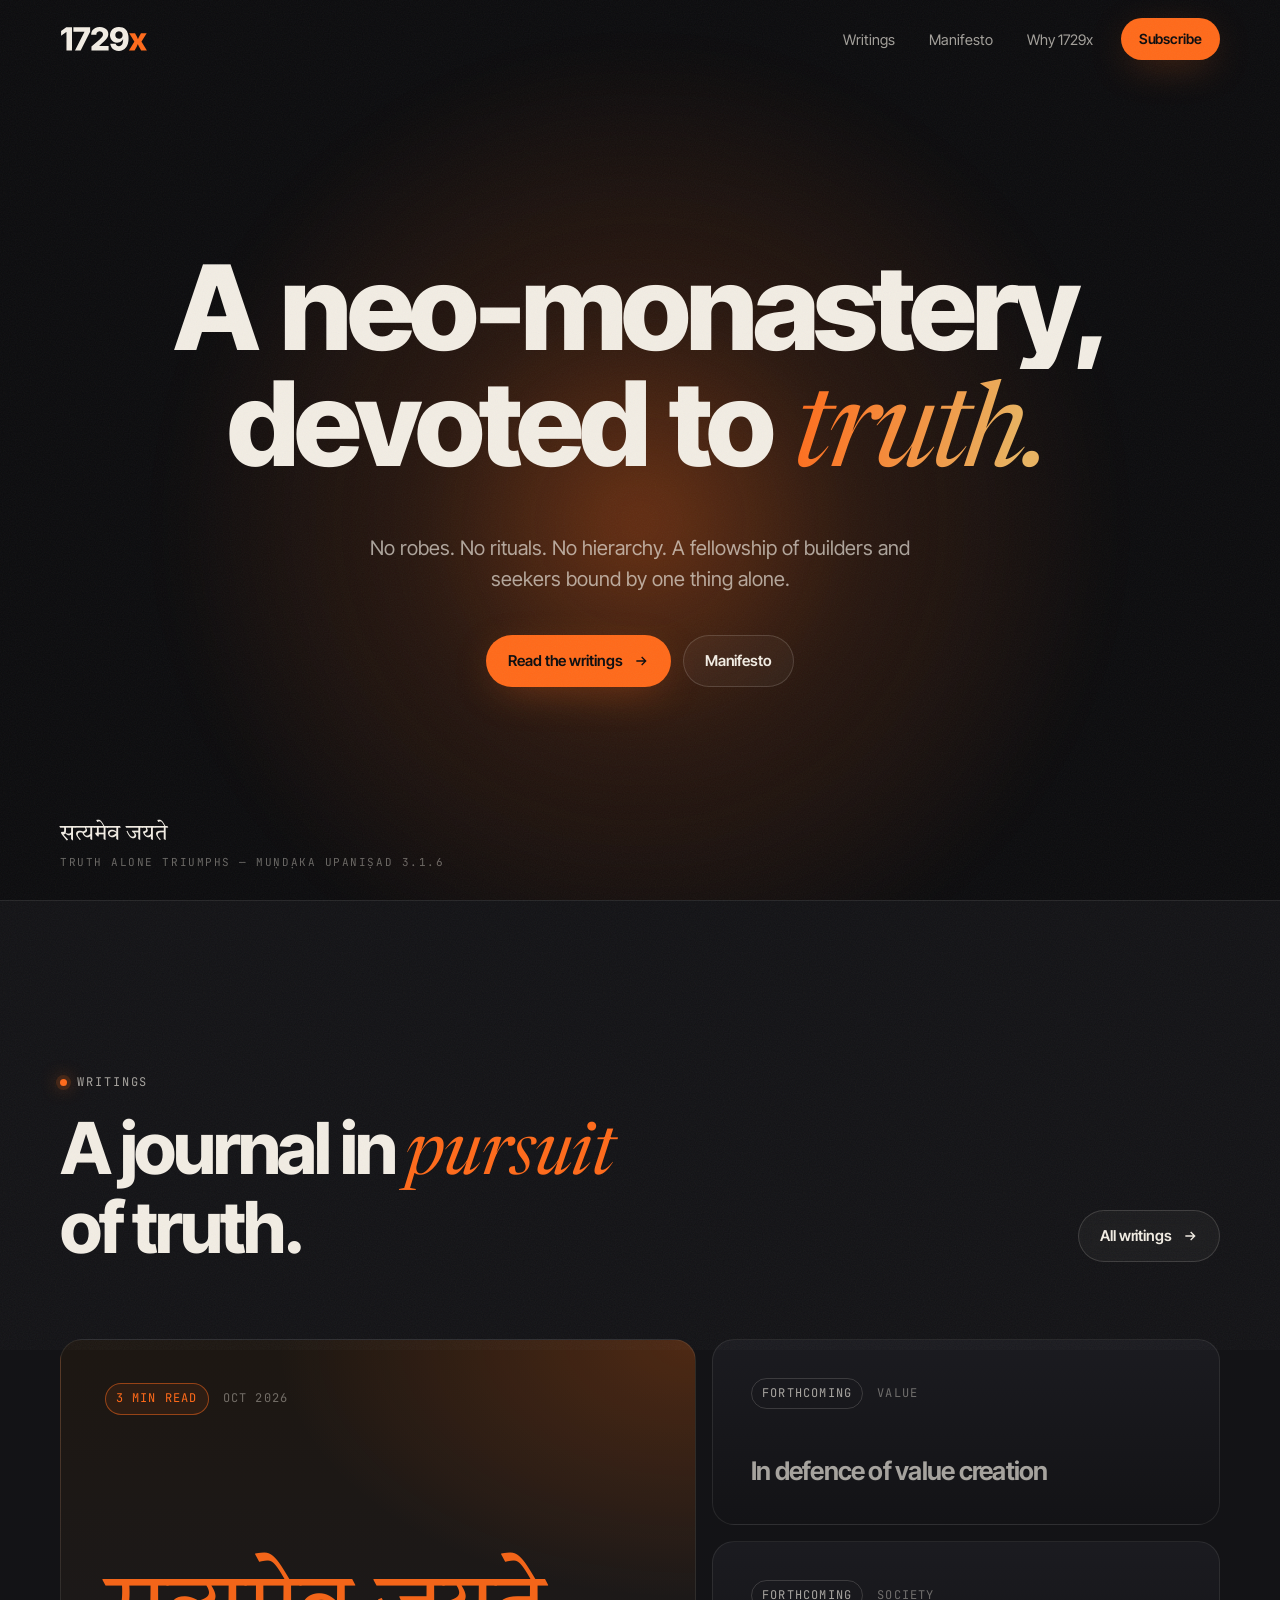
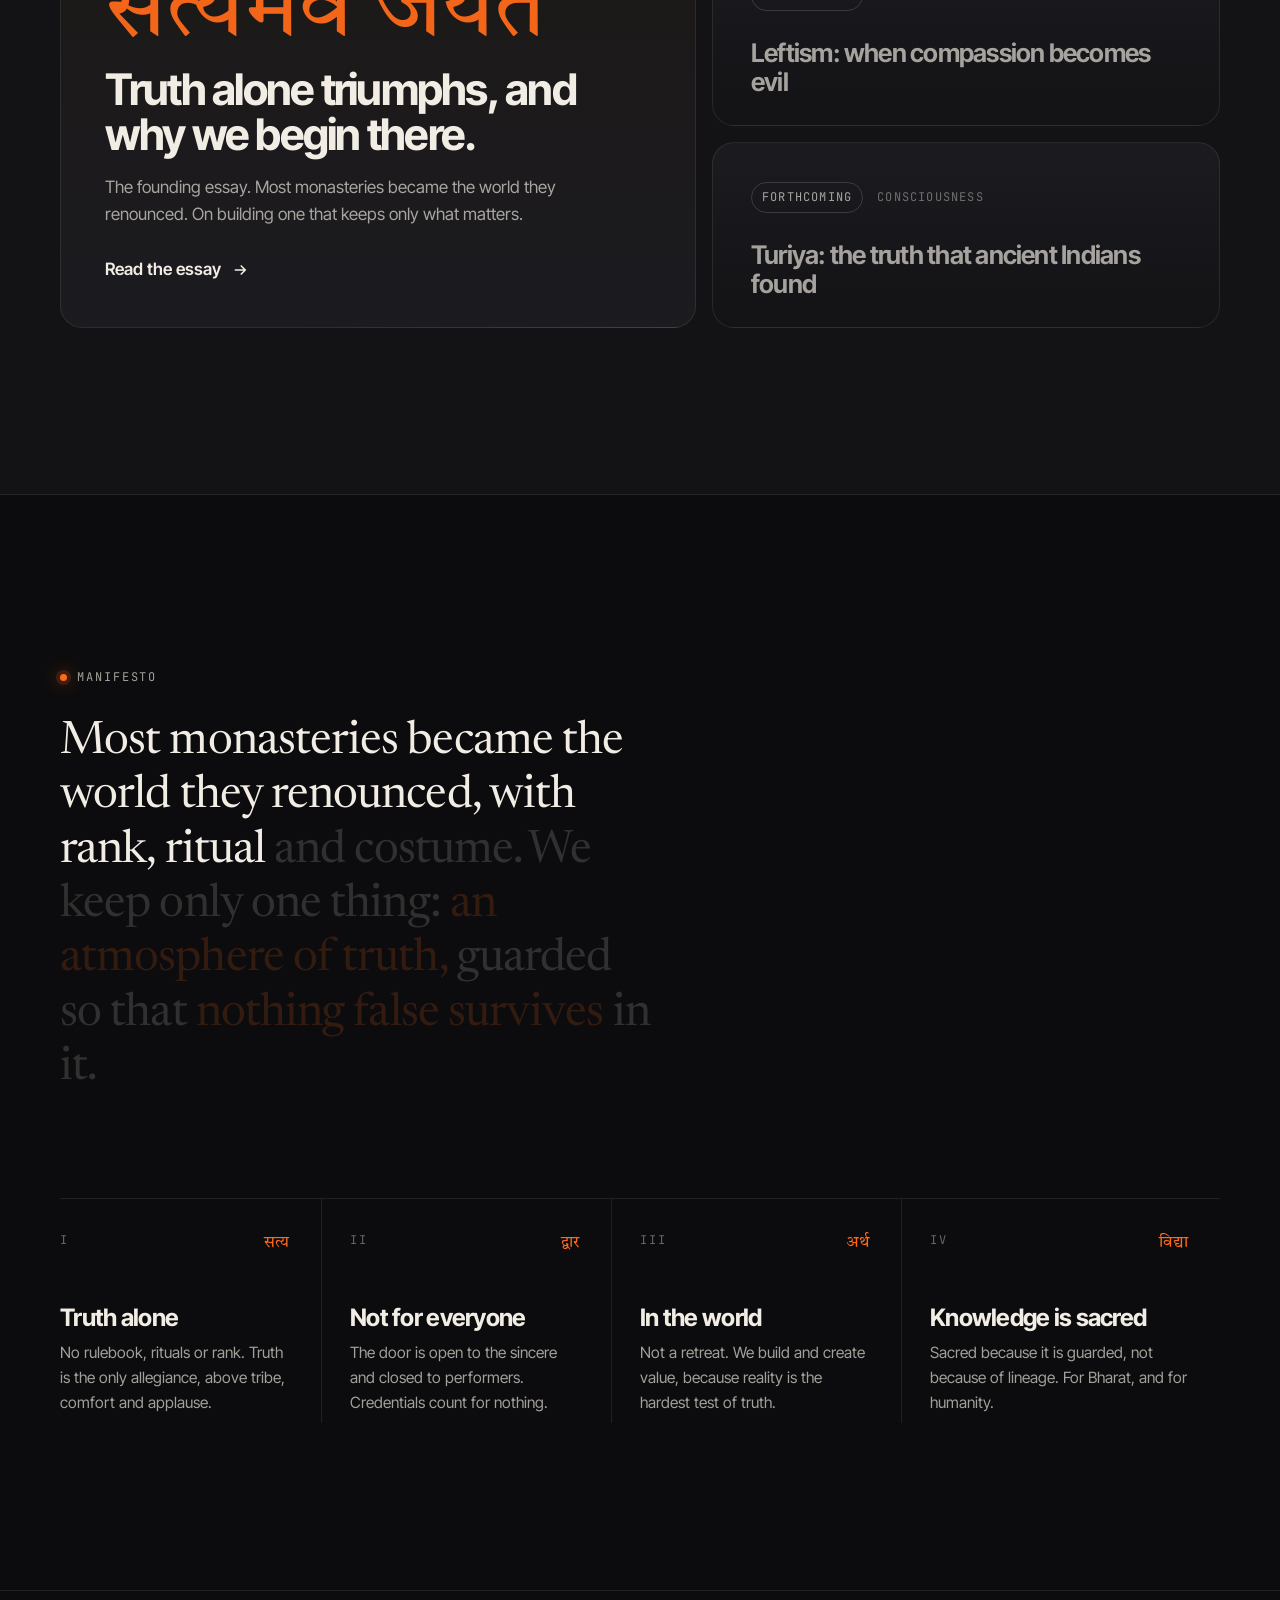
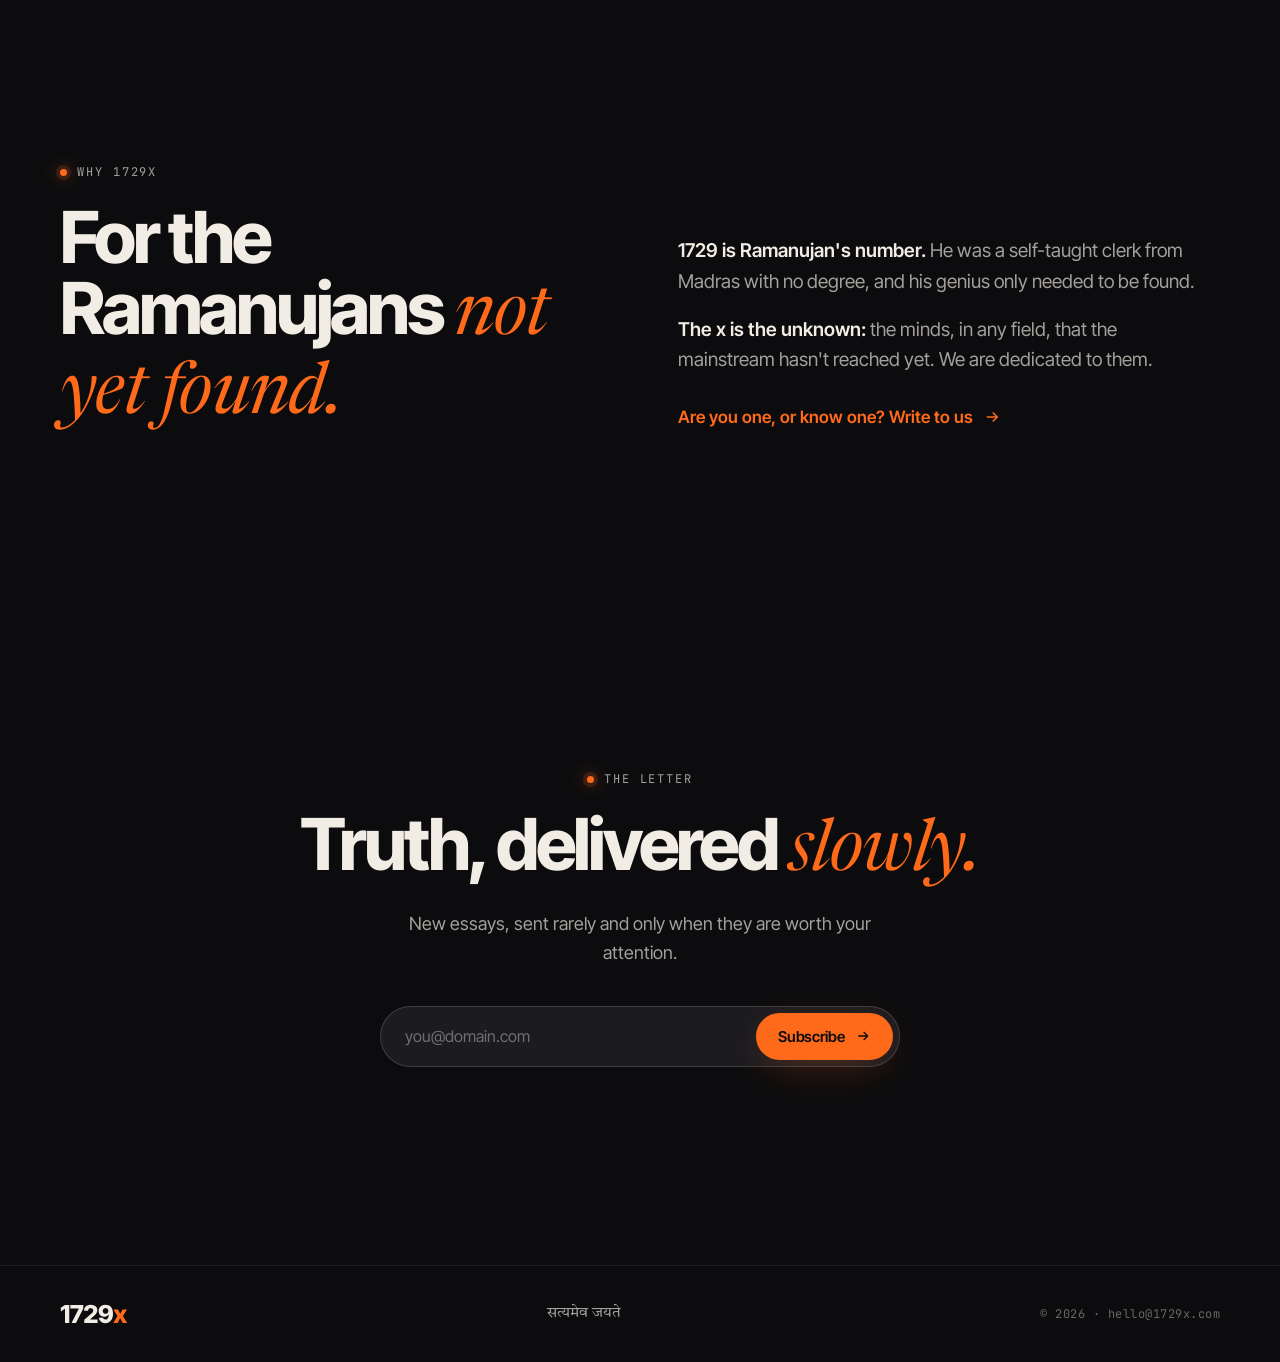
==== commit 2a0b347a: "Add Google Analytics, SEO/social meta, share image, robots and sitemap Co-Authored-By: Claude Opus 5" ====
--- a/index.html
+++ b/index.html
@@ -3,14 +3,67 @@
 <head>
   <meta charset="utf-8">
   <meta name="viewport" content="width=device-width, initial-scale=1">
+  <!-- Google tag (gtag.js) -->
+  <script async src="https://www.googletagmanager.com/gtag/js?id=G-JESZKL2H6E"></script>
+  <script>
+    window.dataLayer = window.dataLayer || [];
+    function gtag(){dataLayer.push(arguments);}
+    gtag('js', new Date());
+
+    gtag('config', 'G-JESZKL2H6E');
+  </script>
   <title>1729x — A neo-monastery, devoted to truth</title>
-  <meta name="description" content="1729x is a neo-monastery devoted to truth: a community of builders and thinkers working on value creation, knowledge as sacred, and finding the next Ramanujans.">
+  <meta name="description" content="1729x is a neo-monastery devoted to truth. No robes, no rituals, no hierarchy: a fellowship of builders and seekers. Essays on truth, value creation and consciousness.">
+  <meta name="robots" content="index, follow">
+  <link rel="canonical" href="https://1729x.com/">
   <meta name="theme-color" content="#0c0c0e">
+
+  <!-- Open Graph -->
+  <meta property="og:type" content="website">
+  <meta property="og:site_name" content="1729x">
+  <meta property="og:locale" content="en_IN">
   <meta property="og:title" content="1729x — A neo-monastery, devoted to truth">
-  <meta property="og:description" content="Satyameva Jayate. Truth alone triumphs.">
-  <meta property="og:url" content="https://1729x.com">
+  <meta property="og:description" content="1729x is a neo-monastery devoted to truth. No robes, no rituals, no hierarchy: a fellowship of builders and seekers. Essays on truth, value creation and consciousness.">
+  <meta property="og:url" content="https://1729x.com/">
   <meta property="og:image" content="https://1729x.com/assets/og.png">
+  <meta property="og:image:width" content="1200">
+  <meta property="og:image:height" content="630">
+  <meta property="og:image:alt" content="1729x — A neo-monastery, devoted to truth.">
+
+  <!-- Twitter / X -->
+  <meta name="twitter:card" content="summary_large_image">
+  <meta name="twitter:title" content="1729x — A neo-monastery, devoted to truth">
+  <meta name="twitter:description" content="1729x is a neo-monastery devoted to truth. No robes, no rituals, no hierarchy: a fellowship of builders and seekers. Essays on truth, value creation and consciousness.">
+  <meta name="twitter:image" content="https://1729x.com/assets/og.png">
+
   <link rel="icon" href="assets/favicon.svg" type="image/svg+xml">
+  <link rel="apple-touch-icon" href="assets/apple-touch-icon.png">
+  <script type="application/ld+json">
+{
+  "@context": "https://schema.org",
+  "@graph": [
+    {
+      "@type": "Organization",
+      "@id": "https://1729x.com/#org",
+      "name": "1729x",
+      "url": "https://1729x.com/",
+      "logo": "https://1729x.com/assets/apple-touch-icon.png",
+      "email": "hello@1729x.com",
+      "slogan": "A neo-monastery, devoted to truth."
+    },
+    {
+      "@type": "WebSite",
+      "@id": "https://1729x.com/#website",
+      "name": "1729x",
+      "url": "https://1729x.com/",
+      "publisher": {
+        "@id": "https://1729x.com/#org"
+      },
+      "inLanguage": "en"
+    }
+  ]
+}
+  </script>
   <link rel="preconnect" href="https://fonts.googleapis.com">
   <link rel="preconnect" href="https://fonts.gstatic.com" crossorigin>
   <link href="https://fonts.googleapis.com/css2?family=Inter+Tight:wght@400;500;600;700;800&family=JetBrains+Mono:wght@400&family=Newsreader:ital,opsz,wght@0,6..72,400;0,6..72,500;1,6..72,400&family=Tiro+Devanagari+Sanskrit&display=swap" rel="stylesheet">
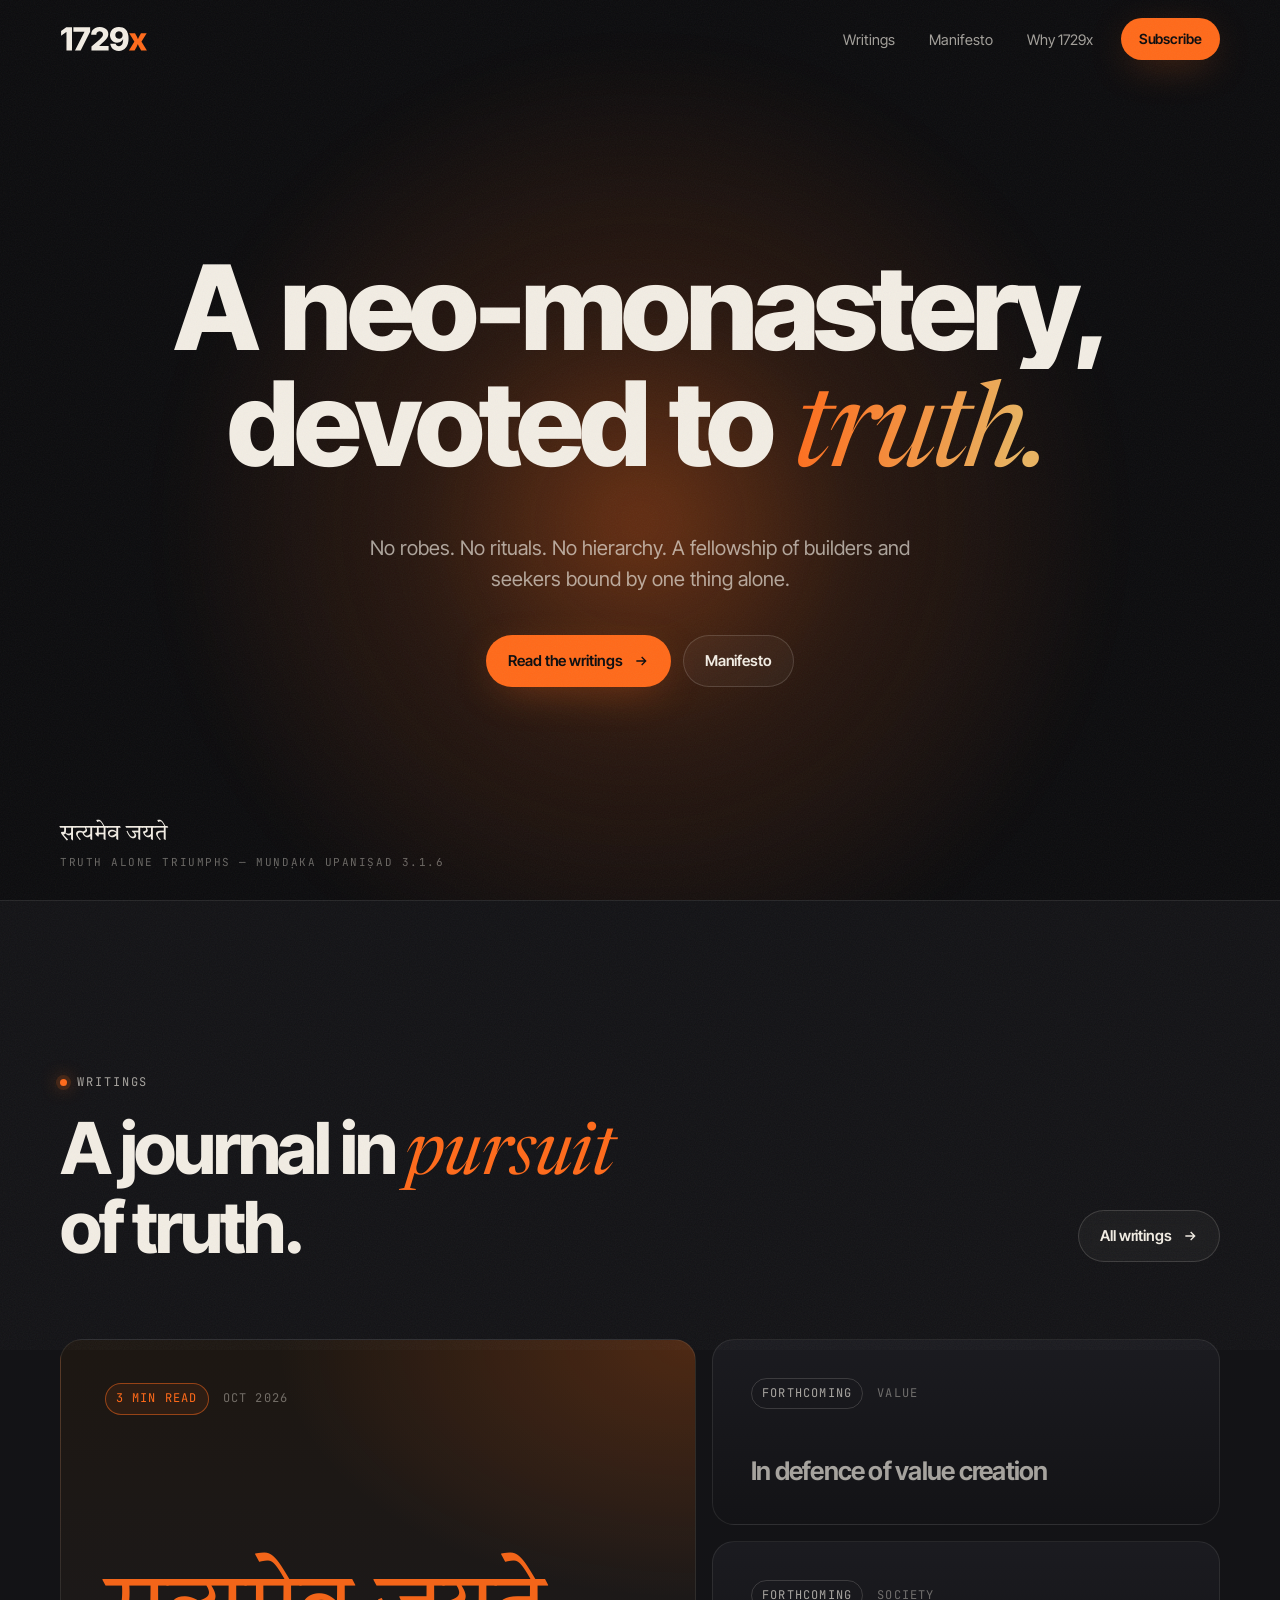
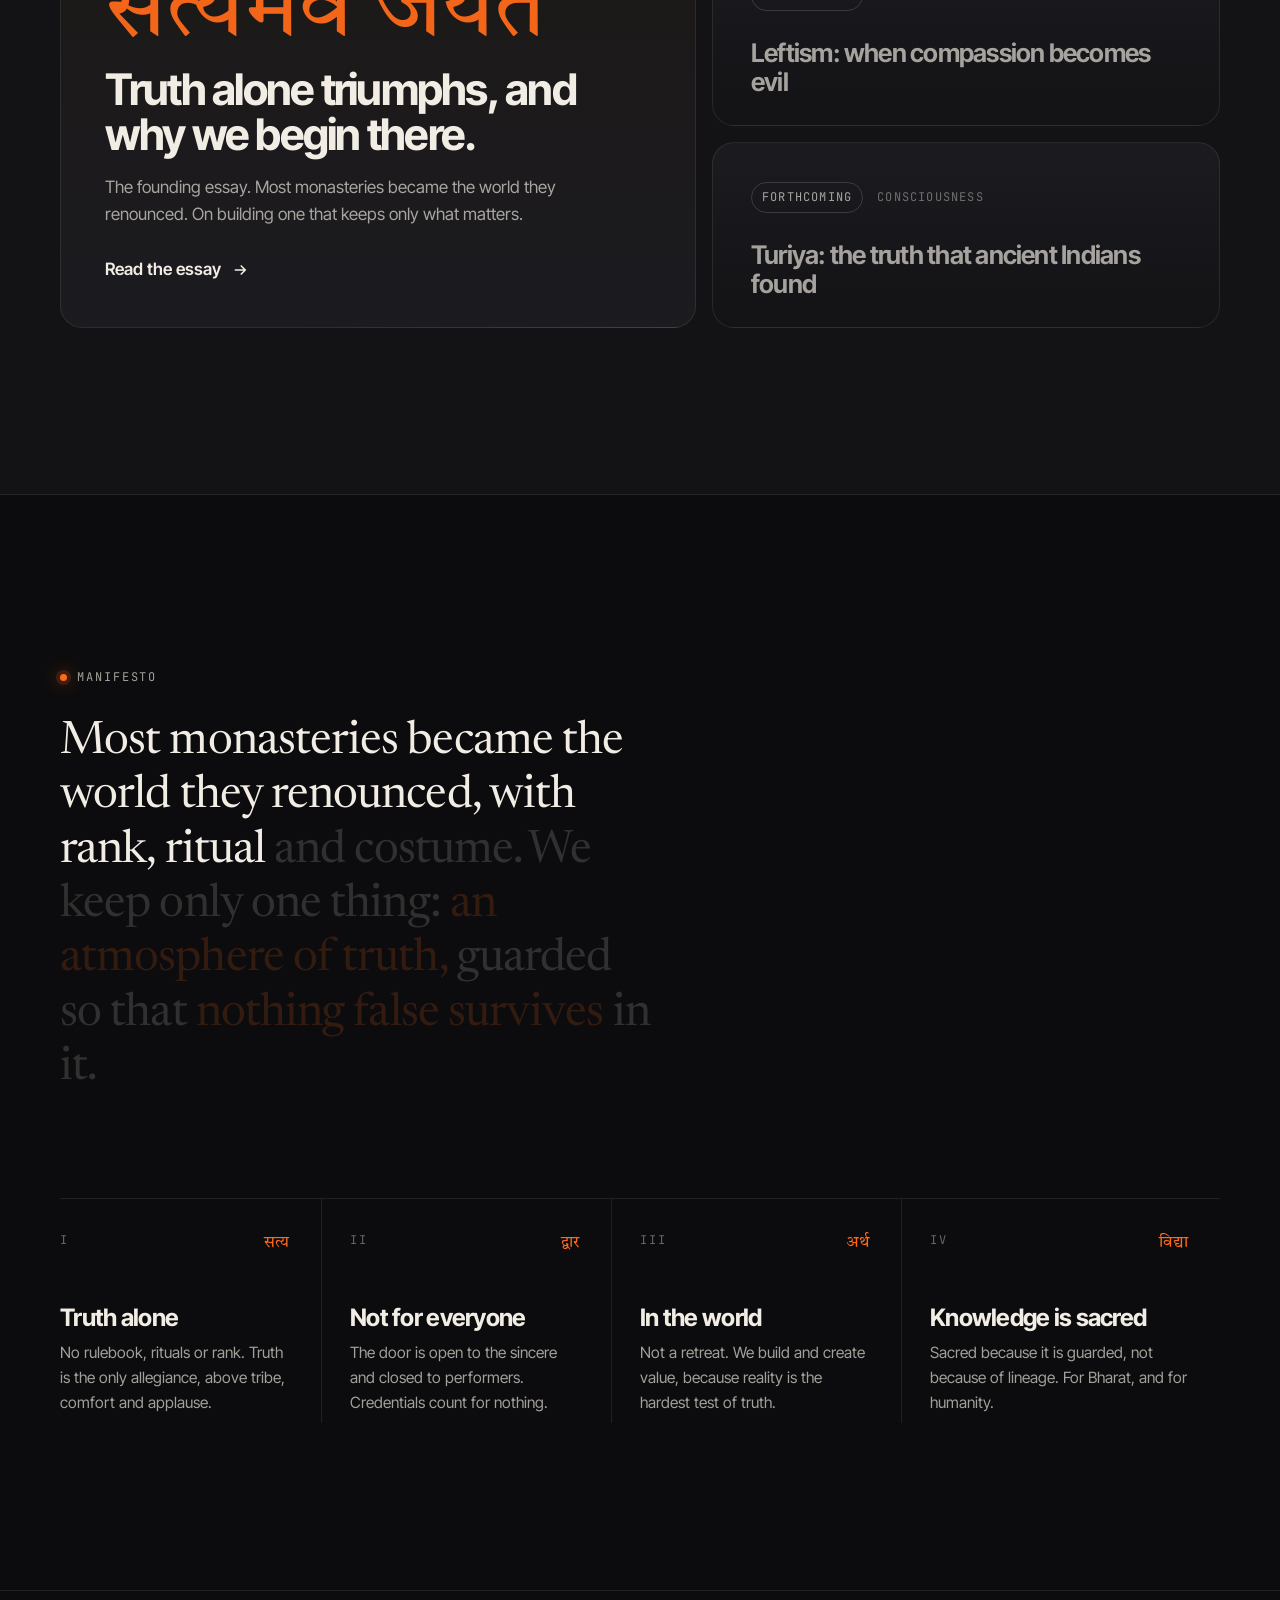
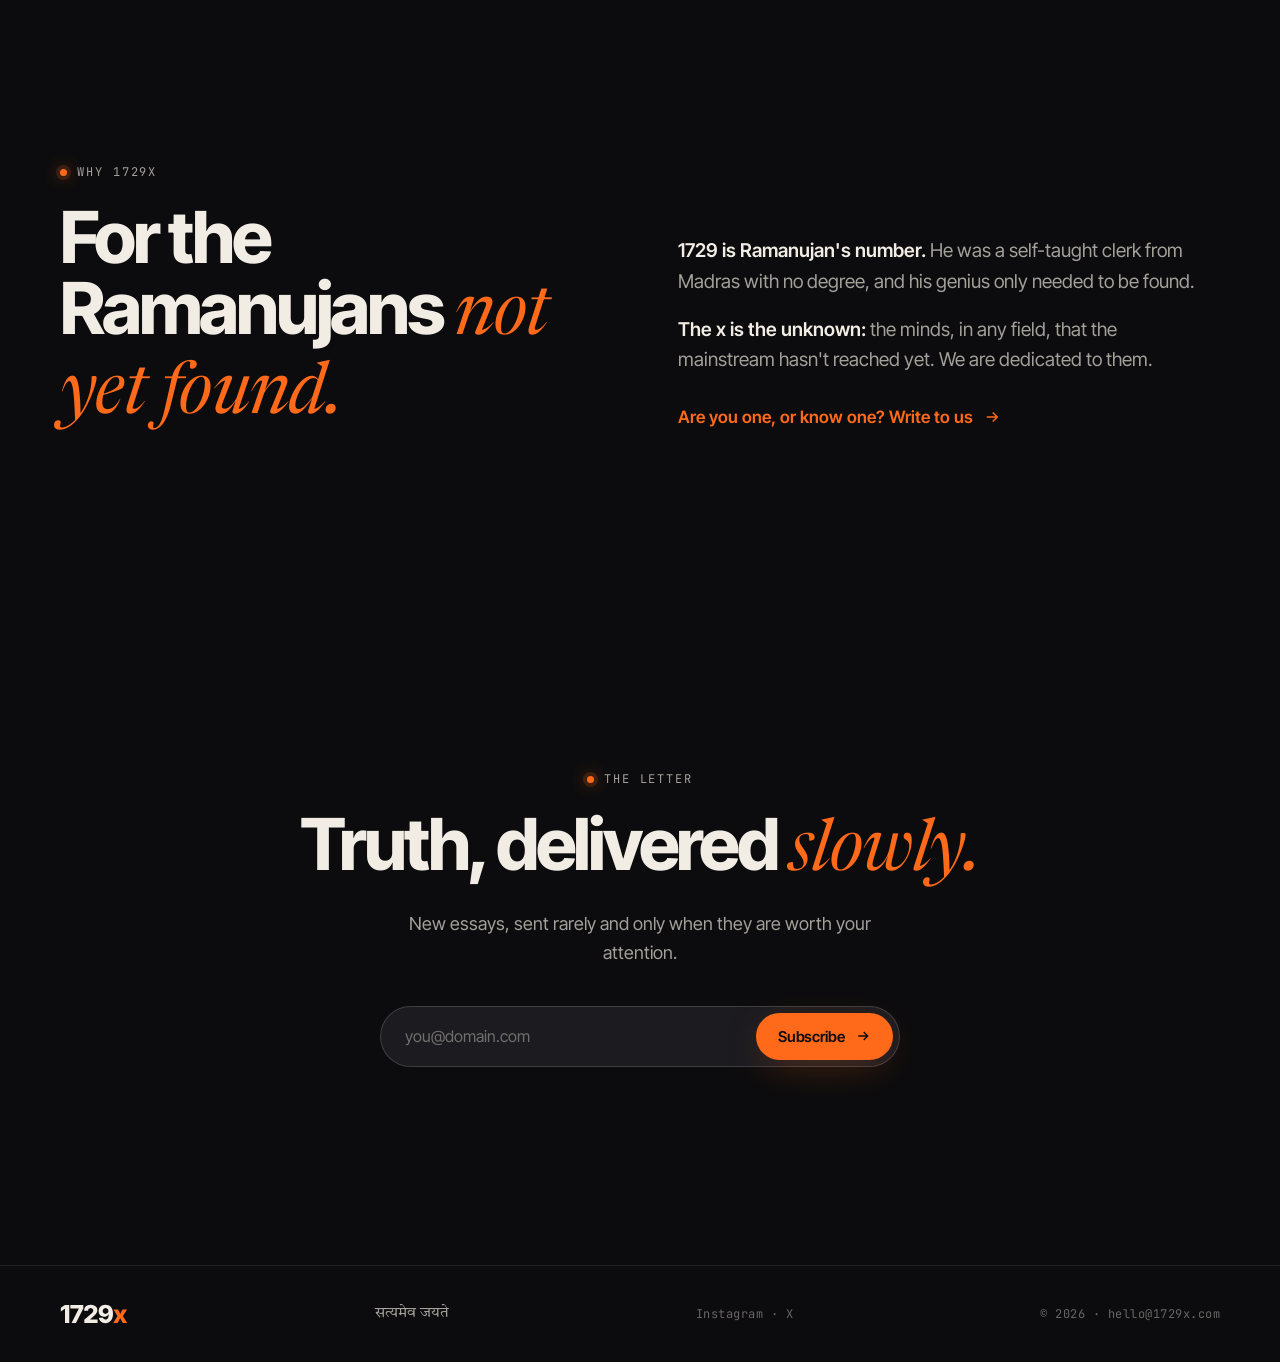
==== commit 676a28cc: "Add Instagram and X handles to footer, twitter:site and schema sameAs Co-Authored-By: Claude Opus 5." ====
--- a/index.html
+++ b/index.html
@@ -32,6 +32,7 @@
 
   <!-- Twitter / X -->
   <meta name="twitter:card" content="summary_large_image">
+  <meta name="twitter:site" content="@1729xoffical">
   <meta name="twitter:title" content="1729x — A neo-monastery, devoted to truth">
   <meta name="twitter:description" content="1729x is a neo-monastery devoted to truth. No robes, no rituals, no hierarchy: a fellowship of builders and seekers. Essays on truth, value creation and consciousness.">
   <meta name="twitter:image" content="https://1729x.com/assets/og.png">
@@ -49,7 +50,11 @@
       "url": "https://1729x.com/",
       "logo": "https://1729x.com/assets/apple-touch-icon.png",
       "email": "hello@1729x.com",
-      "slogan": "A neo-monastery, devoted to truth."
+      "slogan": "A neo-monastery, devoted to truth.",
+    "sameAs": [
+      "https://www.instagram.com/1729x.offical/",
+      "https://x.com/1729xoffical"
+    ]
     },
     {
       "@type": "WebSite",
@@ -231,6 +236,7 @@
     <div class="footer-bottom" style="margin-top:0">
       <img class="brand-logo" src="assets/logo.svg" alt="1729x" style="height:20px">
       <span class="deva">सत्यमेव जयते</span>
+      <span class="social"><a href="https://www.instagram.com/1729x.offical/" target="_blank" rel="noopener me">Instagram</a> · <a href="https://x.com/1729xoffical" target="_blank" rel="noopener me">X</a></span>
       <span>© <span id="year">2026</span> · <a href="mailto:hello@1729x.com">hello@1729x.com</a></span>
     </div>
   </div>
--- a/assets/style.css
+++ b/assets/style.css
@@ -447,3 +447,5 @@
   *, *::before, *::after { animation-duration: 0.001ms !important; animation-iteration-count: 1 !important; transition-duration: 0.001ms !important; }
   .reveal { opacity: 1; transform: none; }
 }
+.footer-bottom a { transition: color 0.2s; }
+.footer-bottom a:hover { color: var(--saffron); }
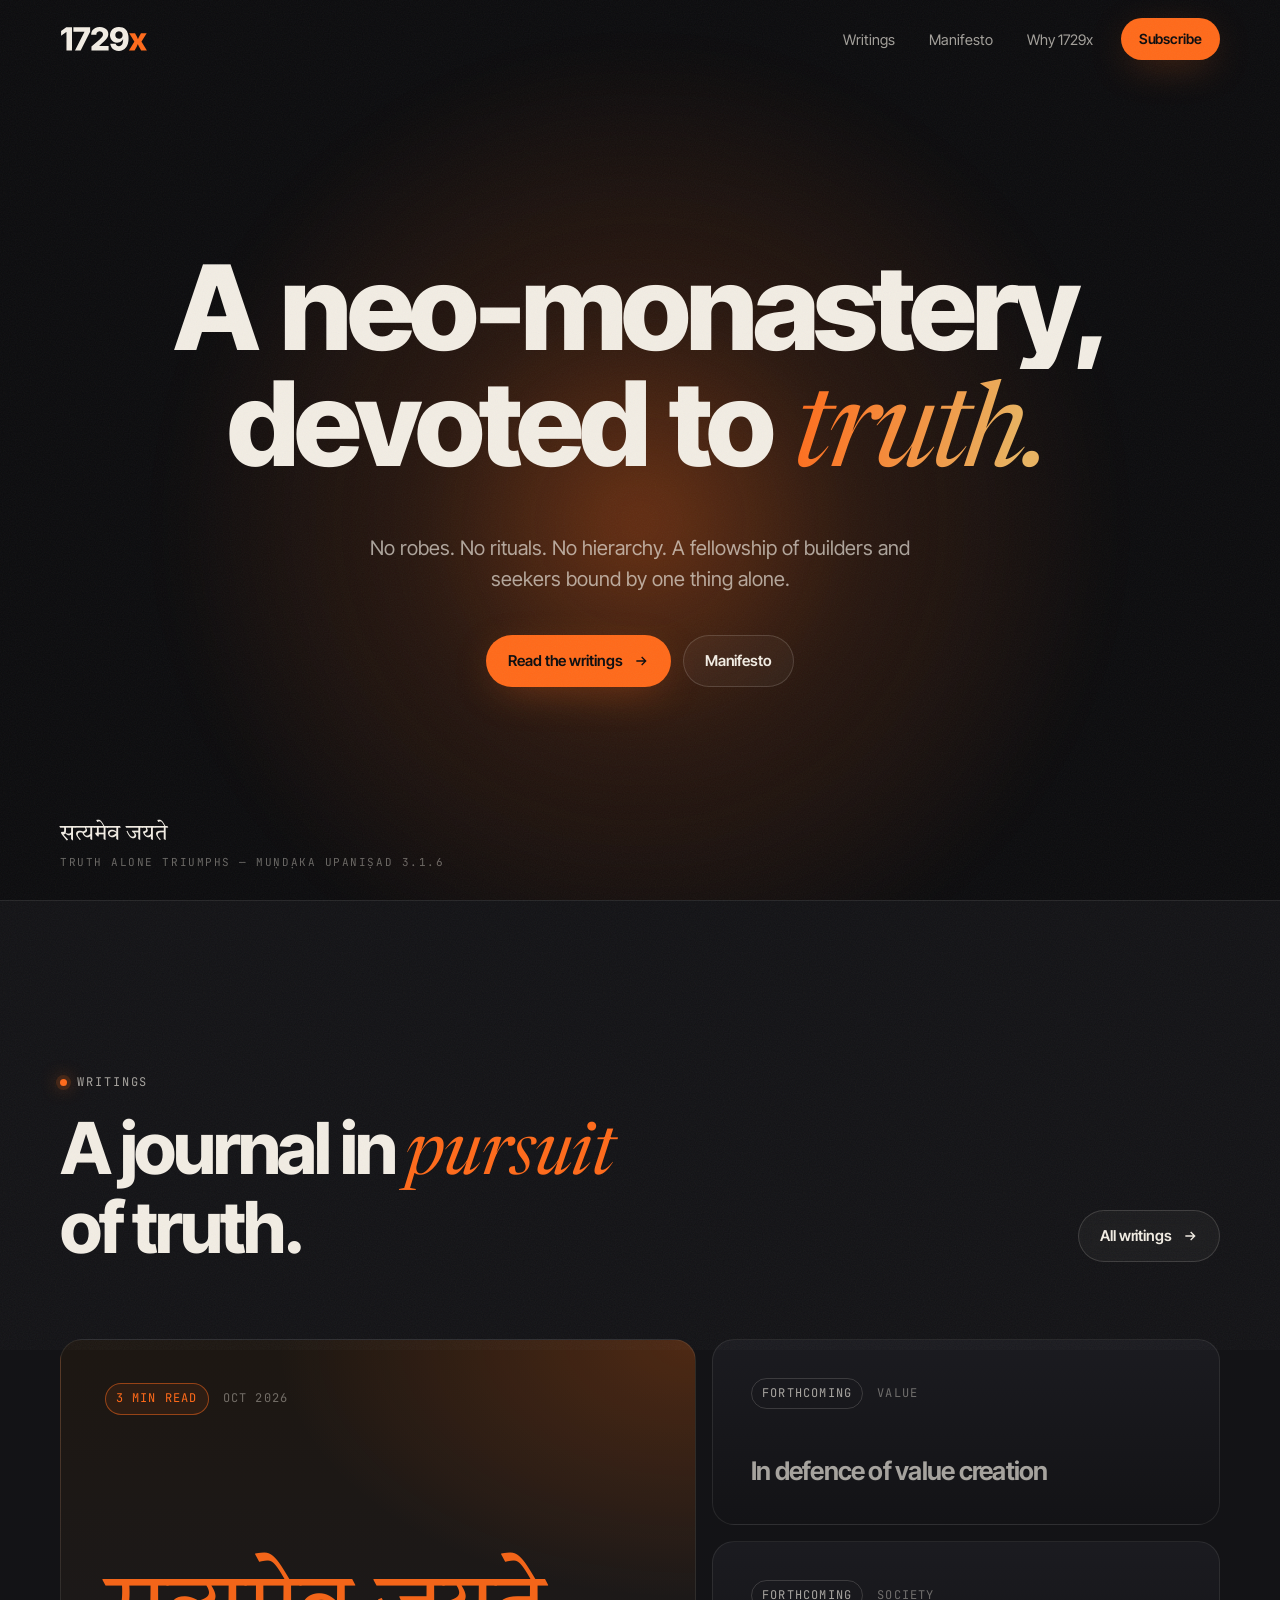
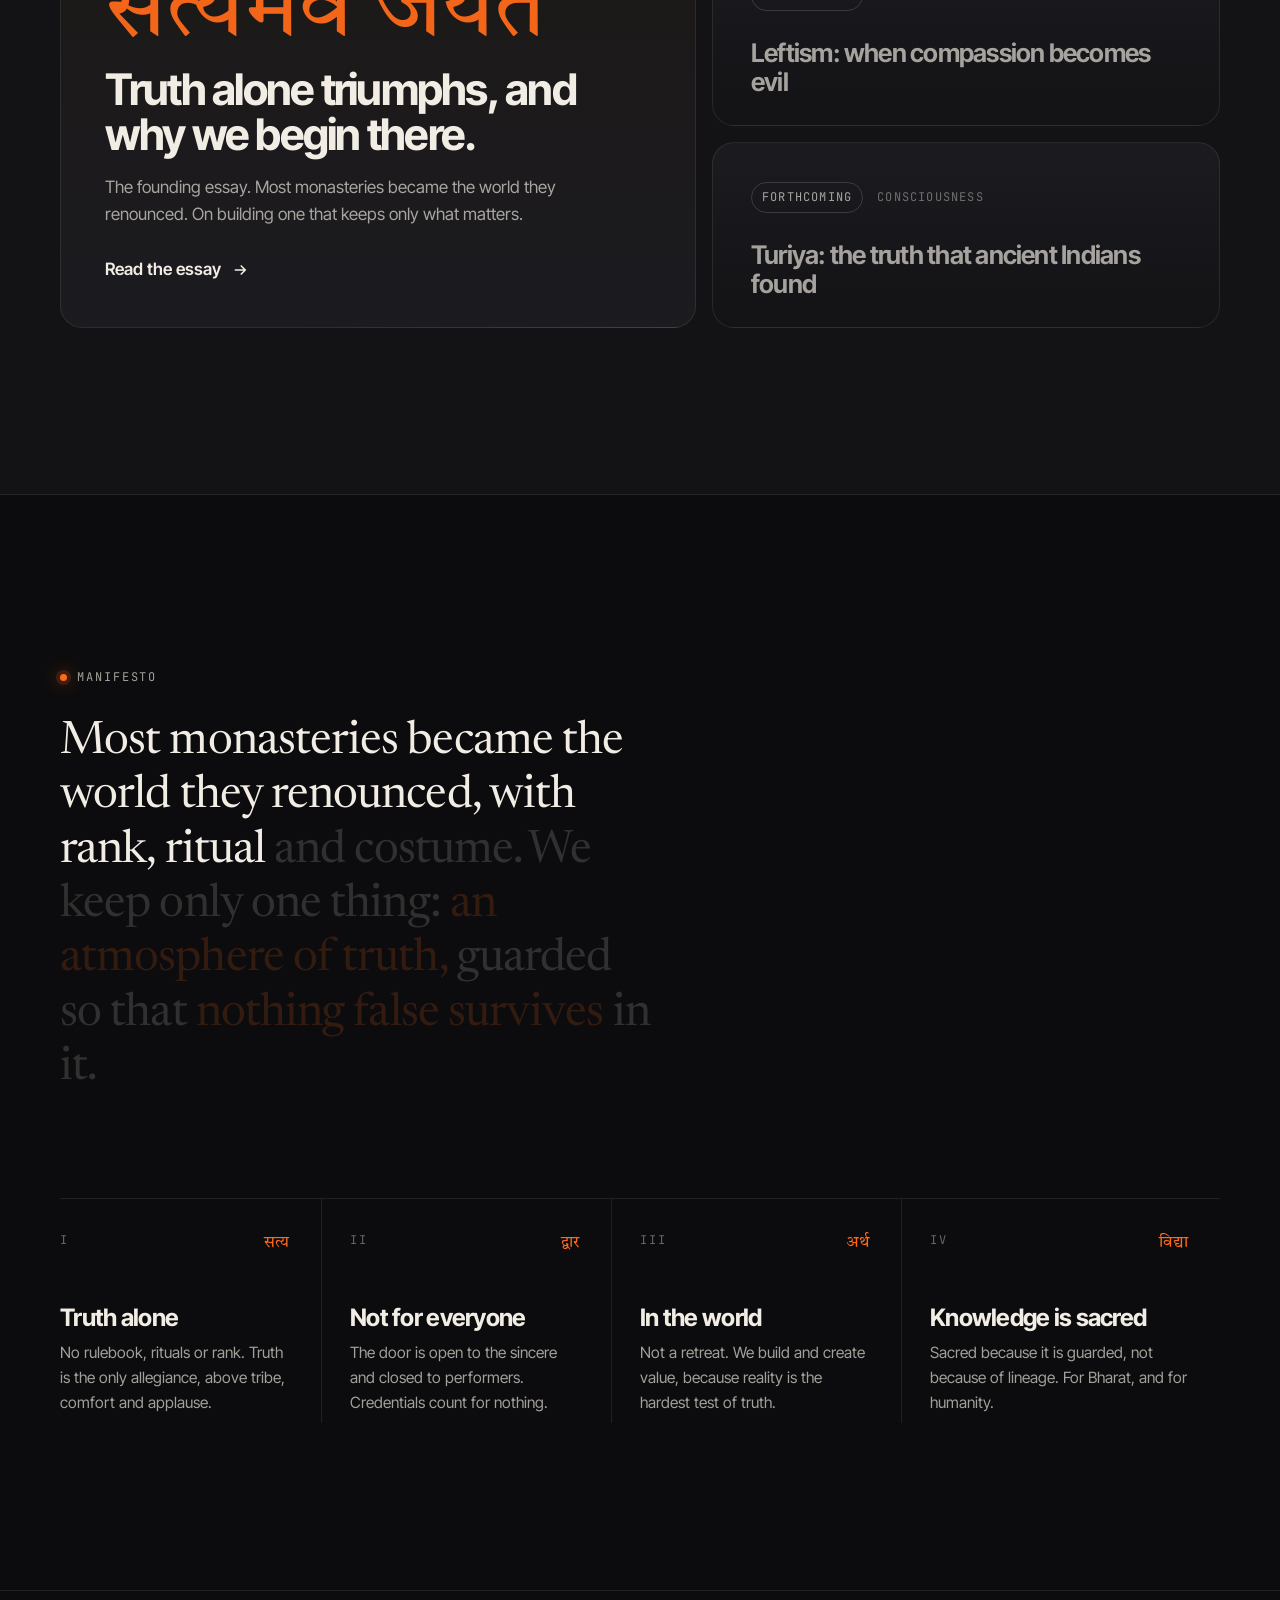
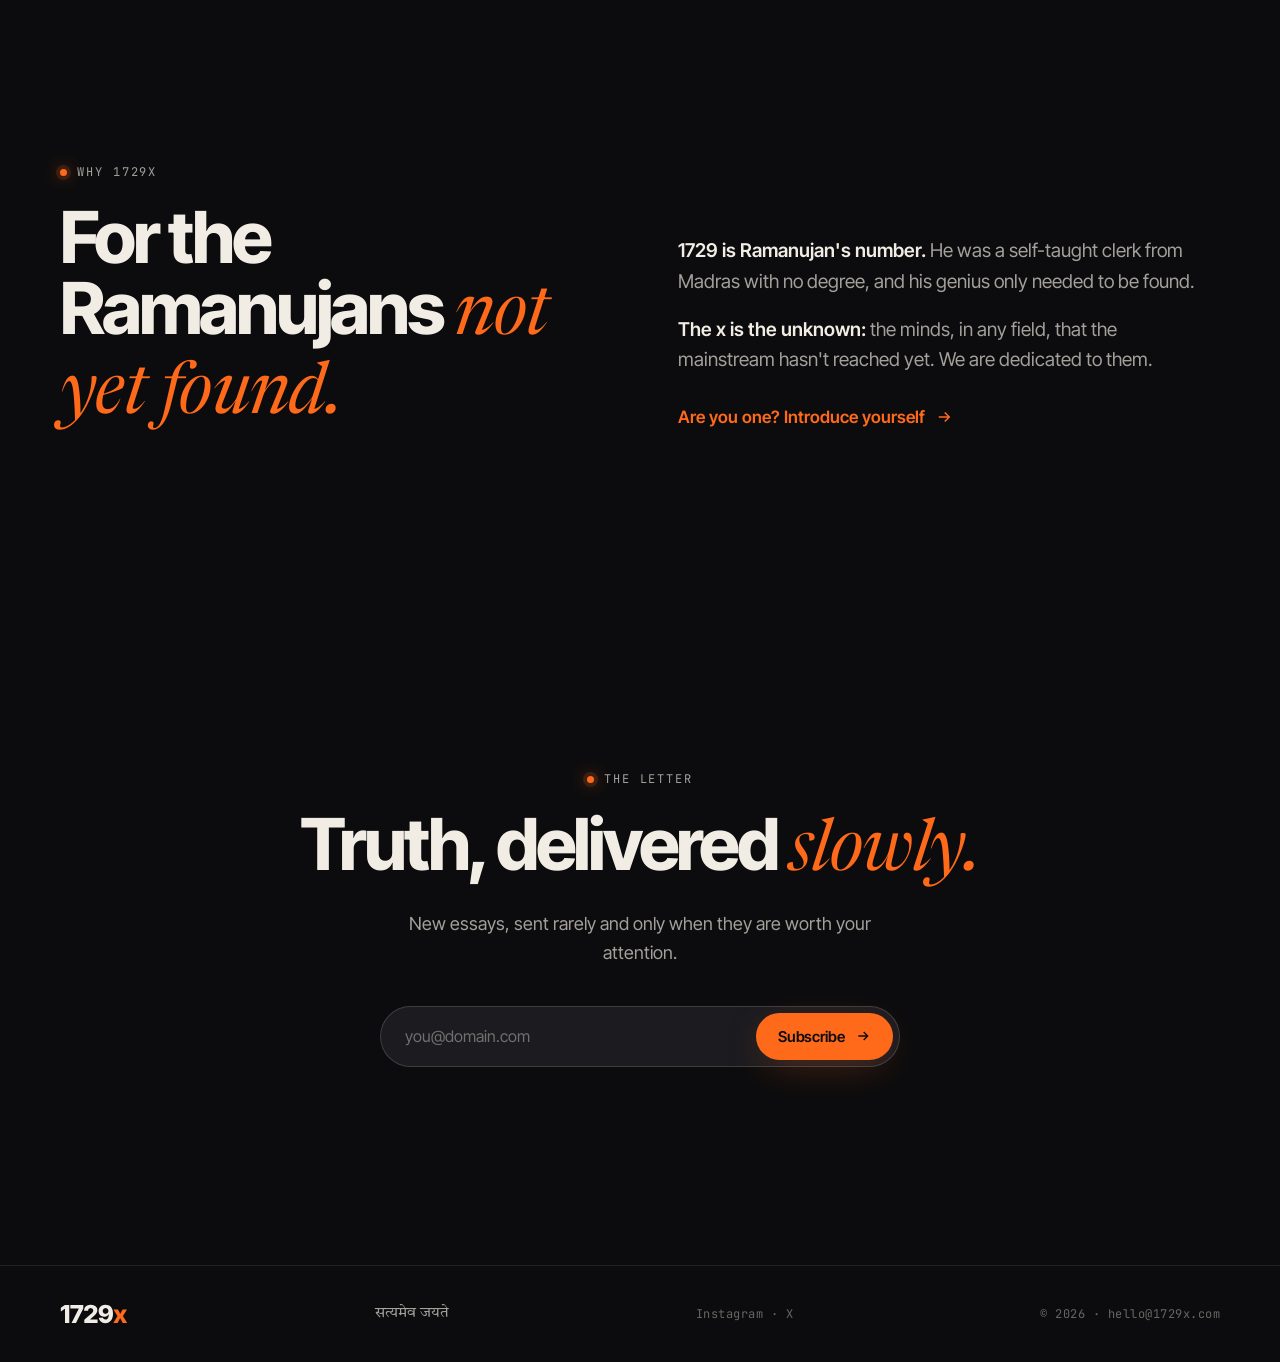
==== commit efa0621b: "Add Finding Ramanujans page with Mailchimp-backed form Co-Authored-By: Claude Opus 5.5 <noreply@anth" ====
--- a/index.html
+++ b/index.html
@@ -206,7 +206,7 @@
       <div class="why-copy">
         <p class="reveal" data-d="1"><strong>1729 is Ramanujan's number.</strong> He was a self-taught clerk from Madras with no degree, and his genius only needed to be found.</p>
         <p class="reveal" data-d="2"><strong>The x is the unknown:</strong> the minds, in any field, that the mainstream hasn't reached yet. We are dedicated to them.</p>
-        <a href="mailto:hello@1729x.com?subject=A%20letter%20to%201729x" class="read-link reveal" data-d="3">Are you one, or know one? Write to us
+        <a href="ramanujans/" class="read-link reveal" data-d="3">Are you one? Introduce yourself
           <svg viewBox="0 0 24 24" fill="none" stroke="currentColor" stroke-width="2"><path d="M5 12h14M13 6l6 6-6 6"/></svg>
         </a>
       </div>
@@ -220,8 +220,9 @@
     <span class="eyebrow reveal">The Letter</span>
     <h2 class="h2 reveal" data-d="1">Truth, delivered <span class="serif-i saffron">slowly.</span></h2>
     <p class="reveal" data-d="2">New essays, sent rarely and only when they are worth your attention.</p>
-    <form class="sub-form reveal" data-d="3">
-      <input type="email" placeholder="you@domain.com" aria-label="Email address" required>
+    <form action="https://1729x.us5.list-manage.com/subscribe/post?u=73f5f184e84402716d320e4fe&amp;id=606d537b07&amp;f_id=00be96e4f0" method="post" target="_blank" class="sub-form reveal" data-d="3">
+      <input type="email" name="EMAIL" placeholder="you@domain.com" aria-label="Email address" autocomplete="email" required>
+      <div aria-hidden="true" style="position:absolute;left:-5000px"><input type="text" name="b_73f5f184e84402716d320e4fe_606d537b07" tabindex="-1" value="" autocomplete="off"></div>
       <button class="btn btn-primary" type="submit">Subscribe
         <svg viewBox="0 0 24 24" fill="none" stroke="currentColor" stroke-width="2"><path d="M5 12h14M13 6l6 6-6 6"/></svg>
       </button>
--- a/assets/style.css
+++ b/assets/style.css
@@ -449,3 +449,35 @@
 }
 .footer-bottom a { transition: color 0.2s; }
 .footer-bottom a:hover { color: var(--saffron); }
+
+/* ---------- ramanujans form ---------- */
+.apply-form { max-width: 860px; }
+.apply-grid { display: grid; grid-template-columns: 1fr 1fr; gap: 26px 22px; }
+.field { display: flex; flex-direction: column; gap: 8px; min-width: 0; }
+.field.full { grid-column: 1 / -1; }
+.field label { font-size: 15px; font-weight: 600; letter-spacing: -0.01em; color: var(--paper); }
+.field .req { color: var(--saffron); }
+.field .opt { font-family: var(--mono); font-size: 11px; font-weight: 400; letter-spacing: 0.08em; text-transform: uppercase; color: var(--paper-faint); margin-left: 6px; }
+.field input, .field textarea {
+  width: 100%;
+  background: var(--ink);
+  border: 1px solid var(--line-2);
+  border-radius: 14px;
+  padding: 14px 16px;
+  color: var(--paper);
+  font: inherit; font-size: 16px;
+  outline: 0;
+  transition: border-color 0.25s, box-shadow 0.25s;
+}
+.field textarea { resize: vertical; min-height: 140px; line-height: 1.55; }
+.field input::placeholder, .field textarea::placeholder { color: var(--paper-faint); }
+.field input:focus, .field textarea:focus { border-color: rgba(255, 106, 26, 0.6); box-shadow: 0 0 0 5px rgba(255, 106, 26, 0.1); }
+.field small { font-size: 13.5px; color: var(--paper-faint); }
+.field .count { align-self: flex-end; font-family: var(--mono); font-size: 12px; }
+.field .count.near { color: var(--saffron); }
+.apply-foot { margin-top: 30px; display: flex; align-items: center; gap: 20px; flex-wrap: wrap; }
+.apply-foot .sub-note { margin: 0; flex: 1; min-width: 200px; }
+.apply-foot .btn:disabled { opacity: 0.6; cursor: wait; }
+.apply-alt { max-width: 860px; margin: 22px 0 0; color: var(--paper-dim); font-size: 15.5px; }
+.apply-alt a { color: var(--saffron); }
+@media (max-width: 640px) { .apply-grid { grid-template-columns: 1fr; } }
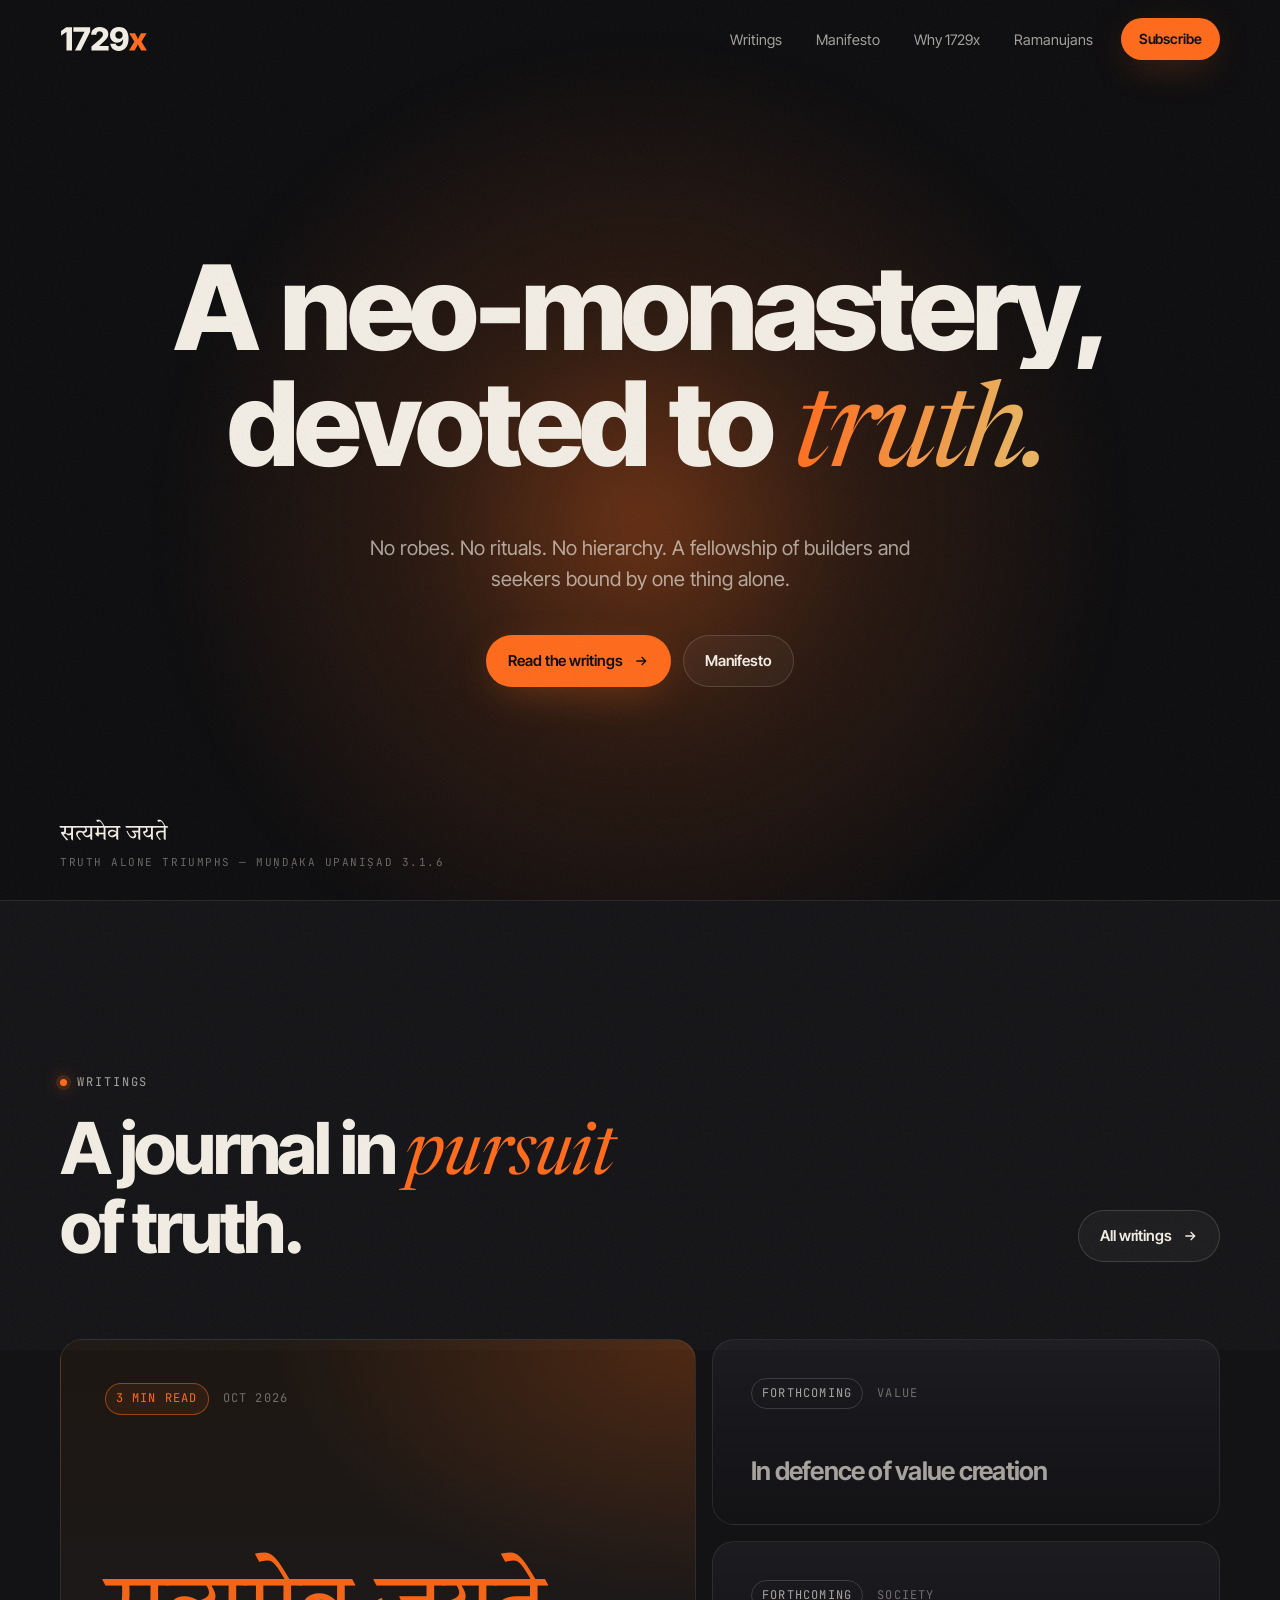
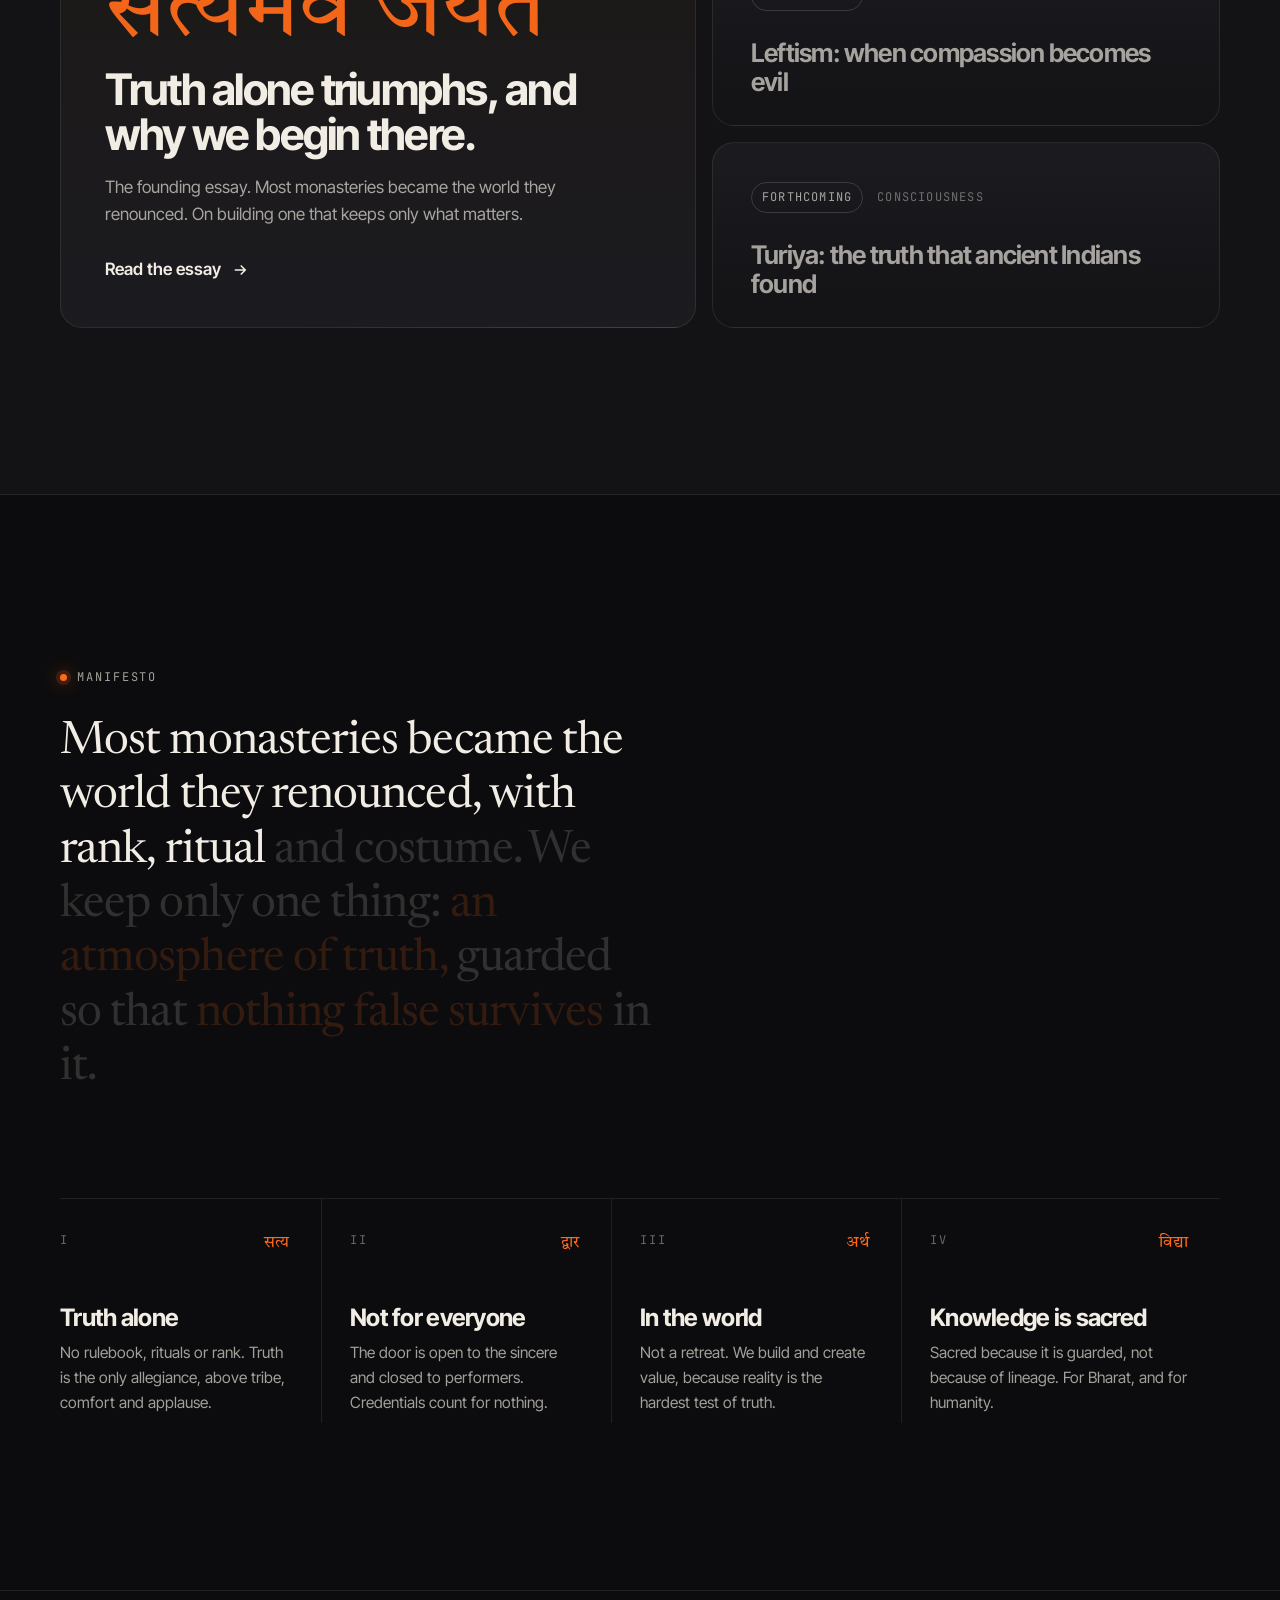
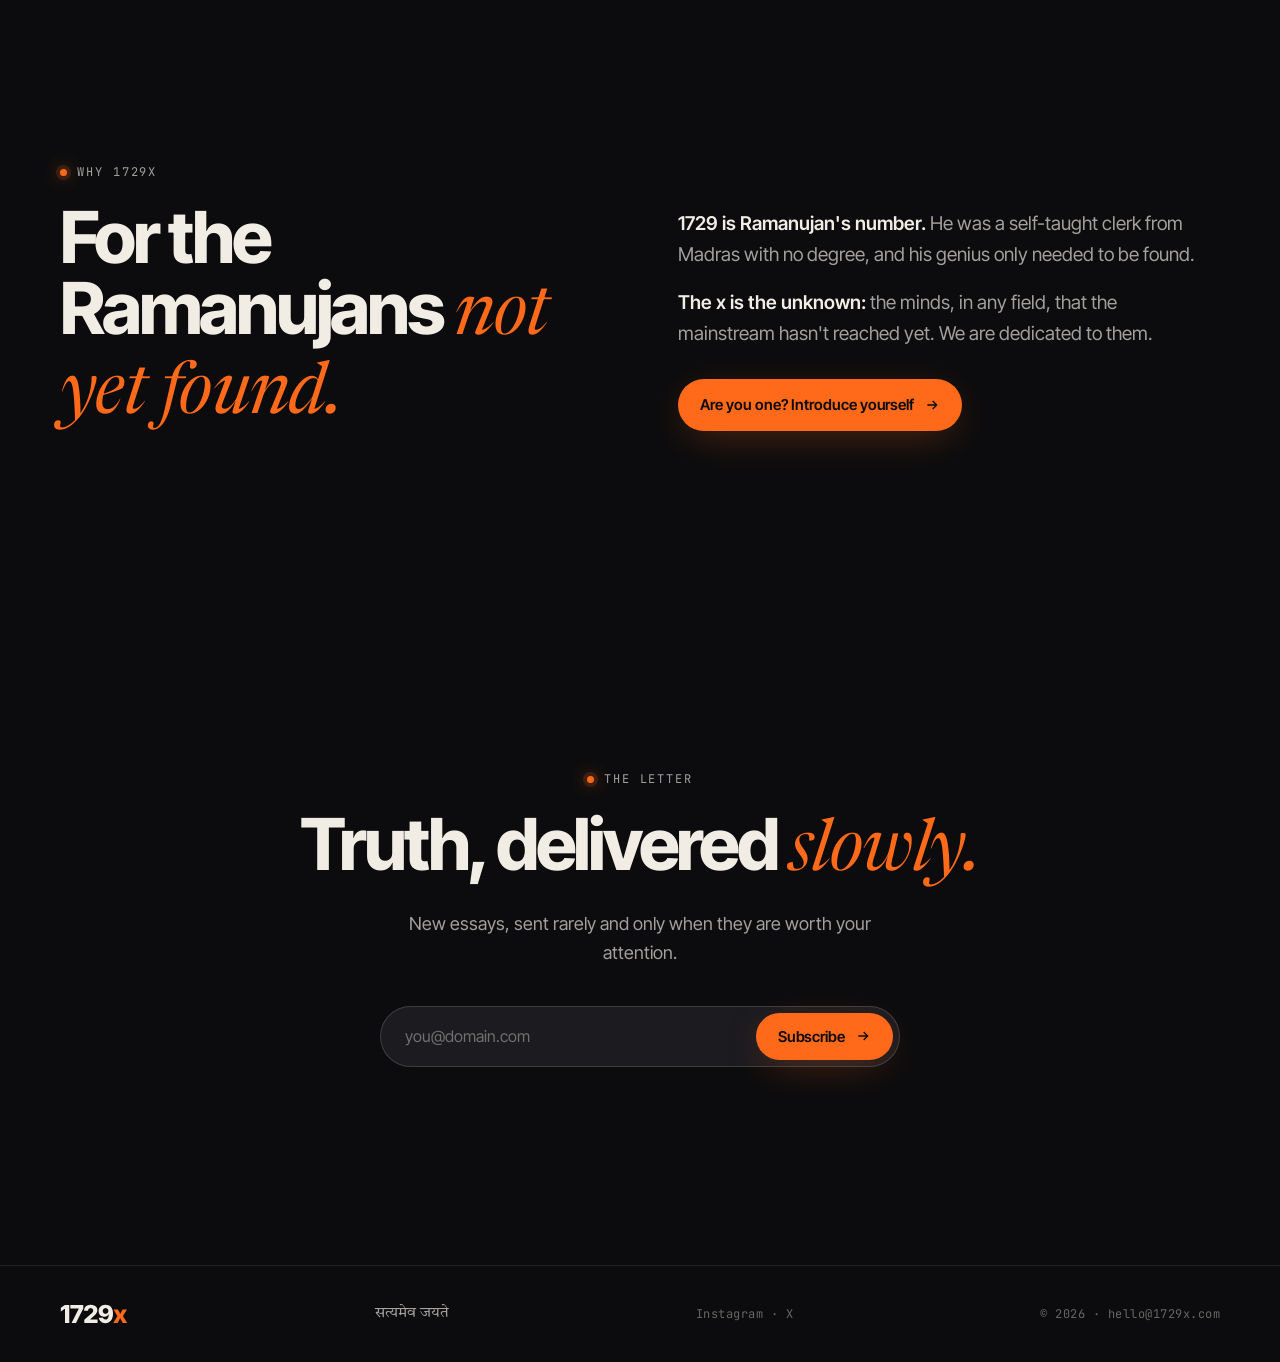
==== commit 4a68dc52: "Add Ramanujans to nav and make homepage CTA a button Co-Authored-By: Claude Opus 5.5 <noreply@anthro" ====
--- a/index.html
+++ b/index.html
@@ -85,6 +85,7 @@
       <a href="blog/">Writings</a>
       <a href="#manifesto">Manifesto</a>
       <a href="#why-1729x">Why 1729x</a>
+      <a href="ramanujans/">Ramanujans</a>
       <a href="#subscribe" class="btn btn-primary">Subscribe</a>
     </nav>
   </div>
@@ -206,7 +207,7 @@
       <div class="why-copy">
         <p class="reveal" data-d="1"><strong>1729 is Ramanujan's number.</strong> He was a self-taught clerk from Madras with no degree, and his genius only needed to be found.</p>
         <p class="reveal" data-d="2"><strong>The x is the unknown:</strong> the minds, in any field, that the mainstream hasn't reached yet. We are dedicated to them.</p>
-        <a href="ramanujans/" class="read-link reveal" data-d="3">Are you one? Introduce yourself
+        <a href="ramanujans/" class="btn btn-primary reveal" data-d="3" style="margin-top:12px">Are you one? Introduce yourself
           <svg viewBox="0 0 24 24" fill="none" stroke="currentColor" stroke-width="2"><path d="M5 12h14M13 6l6 6-6 6"/></svg>
         </a>
       </div>
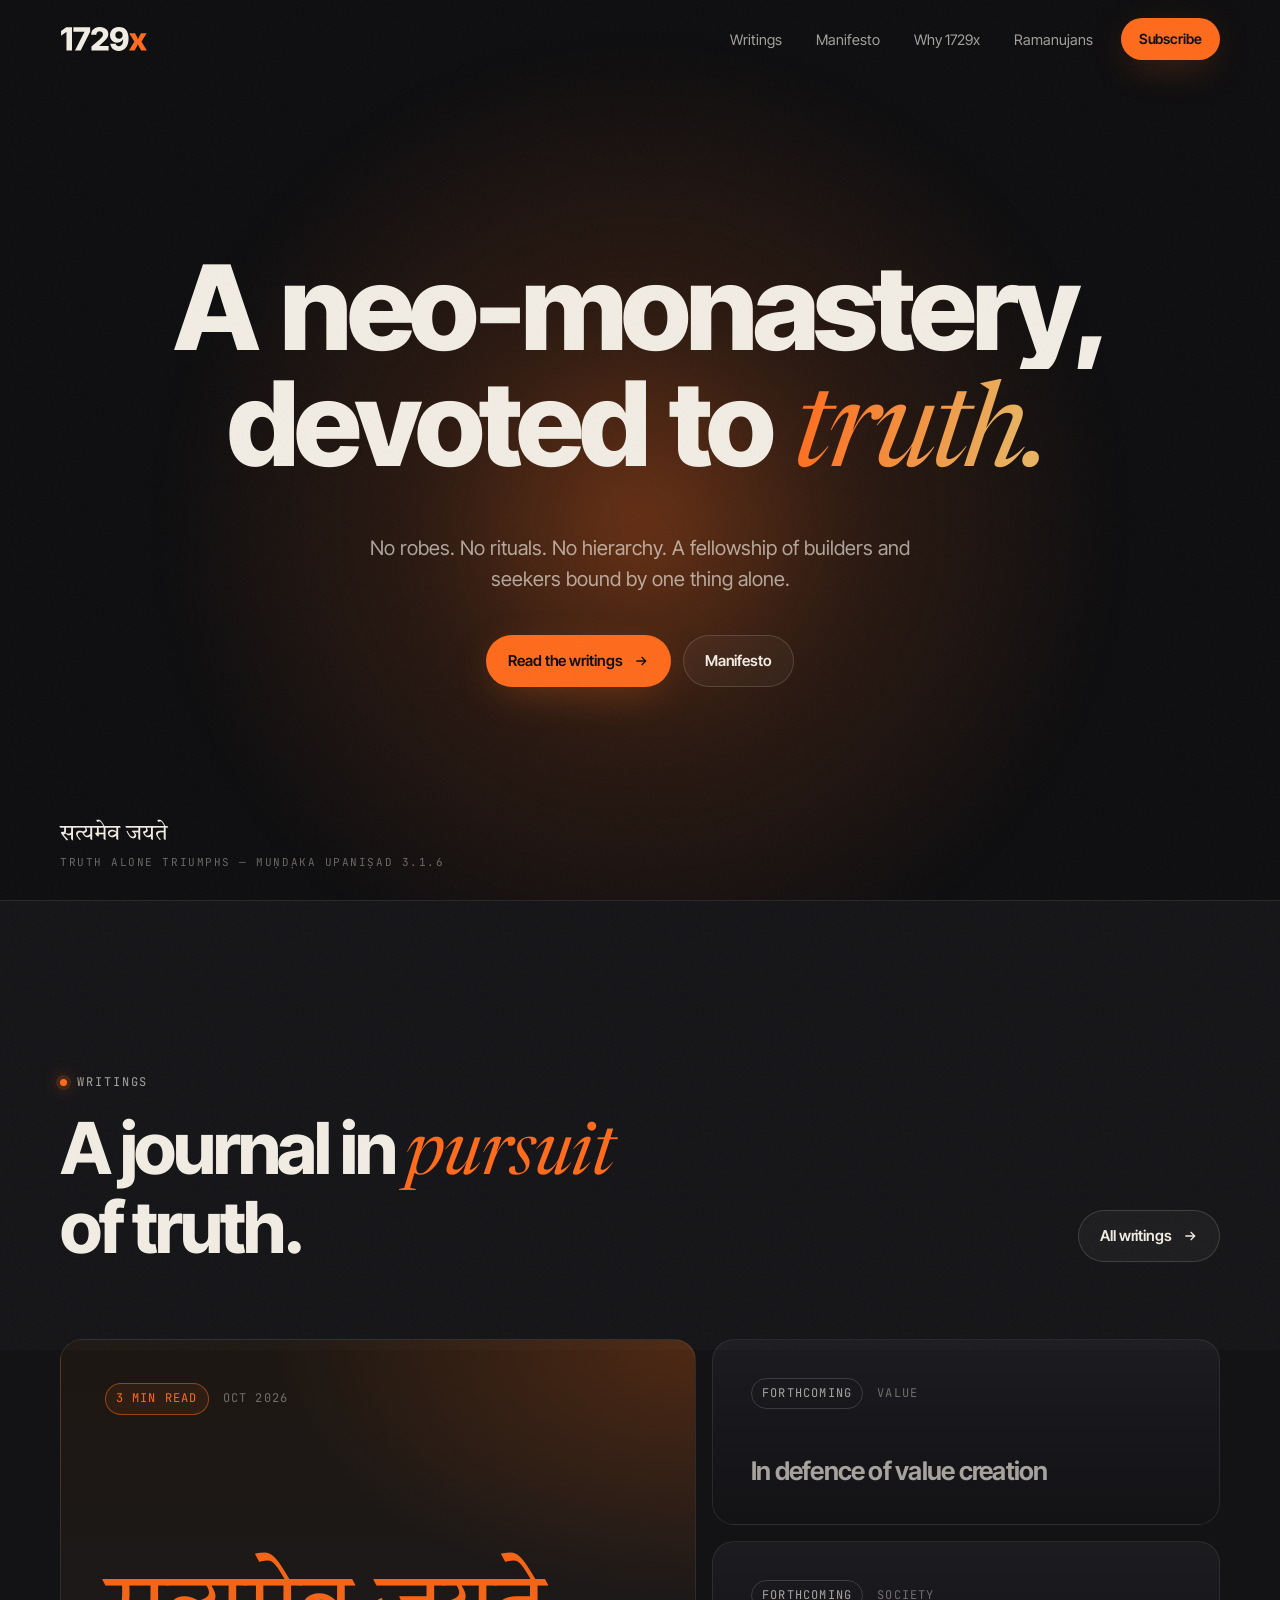
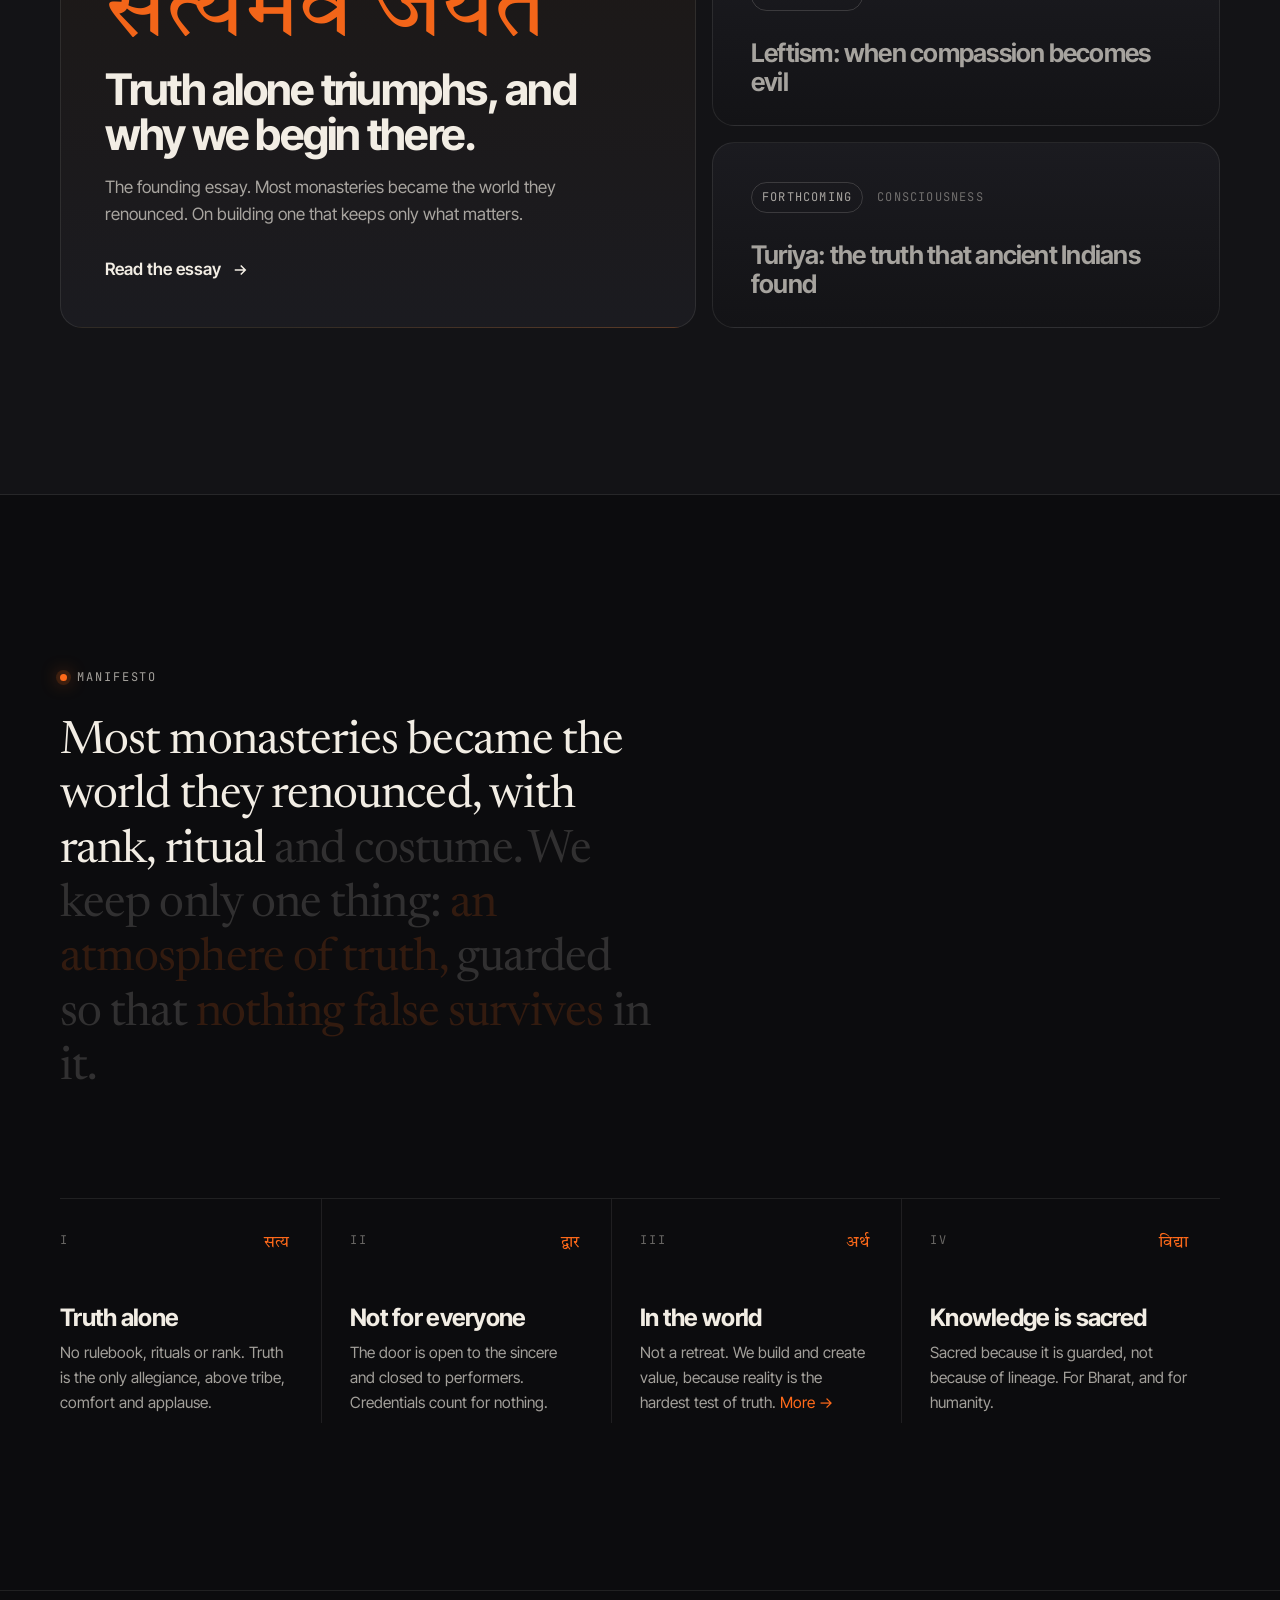
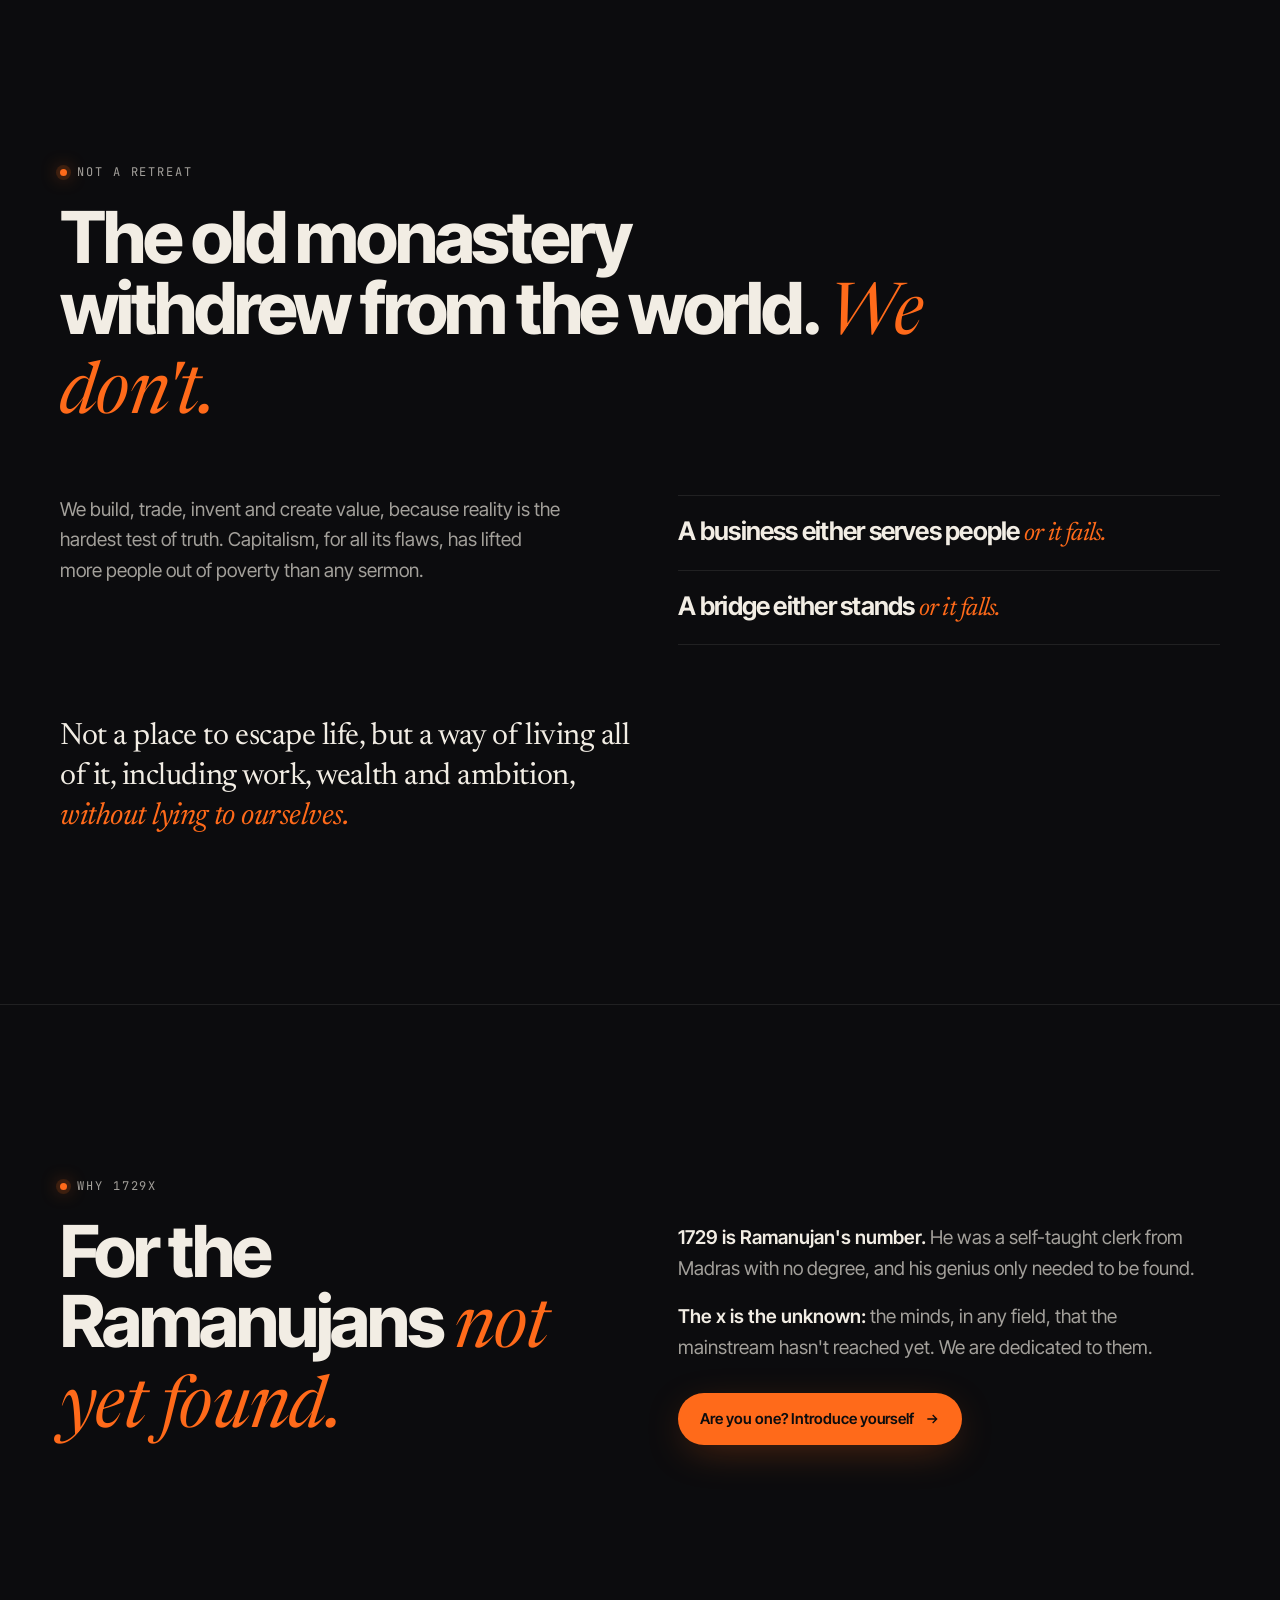
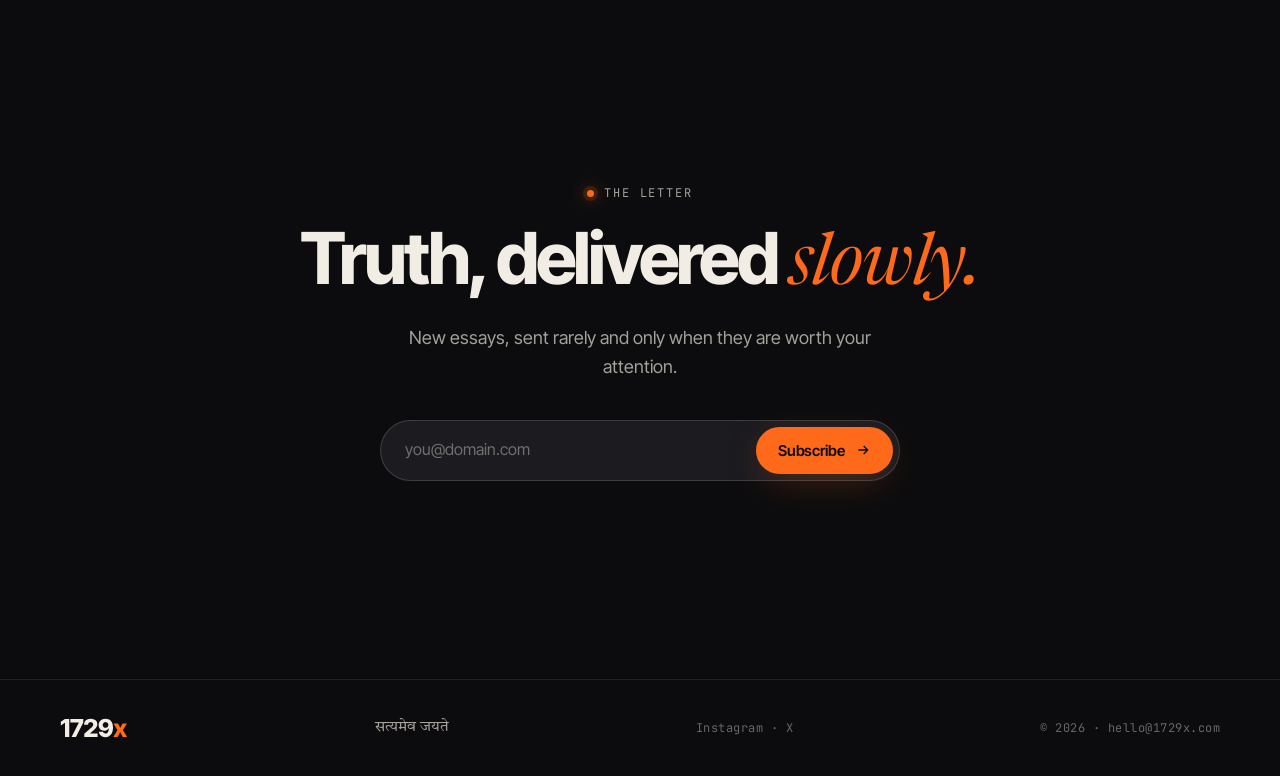
==== commit 1a29596d: "Surface 'Not a retreat' as a homepage section and in site descriptions Co-Authored-By: Claude Opus 5" ====
--- a/index.html
+++ b/index.html
@@ -13,7 +13,7 @@
     gtag('config', 'G-JESZKL2H6E');
   </script>
   <title>1729x — A neo-monastery, devoted to truth</title>
-  <meta name="description" content="1729x is a neo-monastery devoted to truth. No robes, no rituals, no hierarchy: a fellowship of builders and seekers. Essays on truth, value creation and consciousness.">
+  <meta name="description" content="1729x is a neo-monastery devoted to truth. Not a retreat from the world: a fellowship of builders and seekers who create value and live without lying to themselves.">
   <meta name="robots" content="index, follow">
   <link rel="canonical" href="https://1729x.com/">
   <meta name="theme-color" content="#0c0c0e">
@@ -23,7 +23,7 @@
   <meta property="og:site_name" content="1729x">
   <meta property="og:locale" content="en_IN">
   <meta property="og:title" content="1729x — A neo-monastery, devoted to truth">
-  <meta property="og:description" content="1729x is a neo-monastery devoted to truth. No robes, no rituals, no hierarchy: a fellowship of builders and seekers. Essays on truth, value creation and consciousness.">
+  <meta property="og:description" content="1729x is a neo-monastery devoted to truth. Not a retreat from the world: a fellowship of builders and seekers who create value and live without lying to themselves.">
   <meta property="og:url" content="https://1729x.com/">
   <meta property="og:image" content="https://1729x.com/assets/og.png">
   <meta property="og:image:width" content="1200">
@@ -34,7 +34,7 @@
   <meta name="twitter:card" content="summary_large_image">
   <meta name="twitter:site" content="@1729xoffical">
   <meta name="twitter:title" content="1729x — A neo-monastery, devoted to truth">
-  <meta name="twitter:description" content="1729x is a neo-monastery devoted to truth. No robes, no rituals, no hierarchy: a fellowship of builders and seekers. Essays on truth, value creation and consciousness.">
+  <meta name="twitter:description" content="1729x is a neo-monastery devoted to truth. Not a retreat from the world: a fellowship of builders and seekers who create value and live without lying to themselves.">
   <meta name="twitter:image" content="https://1729x.com/assets/og.png">
 
   <link rel="icon" href="assets/favicon.svg" type="image/svg+xml">
@@ -185,7 +185,7 @@
       <div class="value reveal" data-d="2">
         <div class="num"><span>III</span><span>अर्थ</span></div>
         <h3>In the world</h3>
-        <p>Not a retreat. We build and create value, because reality is the hardest test of truth.</p>
+        <p>Not a retreat. We build and create value, because reality is the hardest test of truth. <a href="#not-a-retreat" class="saffron">More →</a></p>
       </div>
       <div class="value reveal" data-d="3">
         <div class="num"><span>IV</span><span>विद्या</span></div>
@@ -193,6 +193,22 @@
         <p>Sacred because it is guarded, not because of lineage. For Bharat, and for humanity.</p>
       </div>
     </div>
+  </div>
+</section>
+
+<!-- ============ NOT A RETREAT ============ -->
+<section id="not-a-retreat" class="section retreat">
+  <div class="wrap">
+    <span class="eyebrow reveal">Not a retreat</span>
+    <h2 class="h2 reveal" data-d="1">The old monastery withdrew from the world. <span class="serif-i saffron">We don't.</span></h2>
+    <div class="retreat-grid">
+      <p class="retreat-lead reveal" data-d="1">We build, trade, invent and create value, because reality is the hardest test of truth. Capitalism, for all its flaws, has lifted more people out of poverty than any sermon.</p>
+      <div class="retreat-tests reveal" data-d="2">
+        <p>A business either serves people <span>or it fails.</span></p>
+        <p>A bridge either stands <span>or it falls.</span></p>
+      </div>
+    </div>
+    <p class="retreat-close reveal">Not a place to escape life, but a way of living all of it, including work, wealth and ambition, <em>without lying to ourselves.</em></p>
   </div>
 </section>
 
--- a/assets/style.css
+++ b/assets/style.css
@@ -481,3 +481,16 @@
 .apply-alt { max-width: 860px; margin: 22px 0 0; color: var(--paper-dim); font-size: 15.5px; }
 .apply-alt a { color: var(--saffron); }
 @media (max-width: 640px) { .apply-grid { grid-template-columns: 1fr; } }
+
+/* ---------- not a retreat ---------- */
+.retreat { border-top: 1px solid var(--line); }
+.retreat .h2 { max-width: 18ch; }
+.retreat-grid { margin-top: clamp(40px, 5vw, 64px); display: grid; grid-template-columns: 1fr 1fr; gap: clamp(32px, 6vw, 96px); align-items: start; }
+.retreat-lead { margin: 0; font-size: 19px; color: var(--paper-dim); max-width: 46ch; }
+.retreat-tests { display: grid; gap: 0; border-top: 1px solid var(--line); }
+.retreat-tests p { margin: 0; padding: 20px 0; border-bottom: 1px solid var(--line); font-size: clamp(20px, 2vw, 26px); font-weight: 650; letter-spacing: -0.03em; line-height: 1.2; }
+.retreat-tests p span { font-family: var(--serif); font-style: italic; font-weight: 400; color: var(--saffron); }
+.retreat-close { margin: clamp(48px, 6vw, 72px) 0 0; font-family: var(--serif); font-size: clamp(22px, 2.4vw, 32px); line-height: 1.3; letter-spacing: -0.015em; max-width: 34ch; color: var(--paper); }
+.retreat-close em { color: var(--saffron); }
+.value p a { white-space: nowrap; }
+@media (max-width: 860px) { .retreat-grid { grid-template-columns: 1fr; } }
